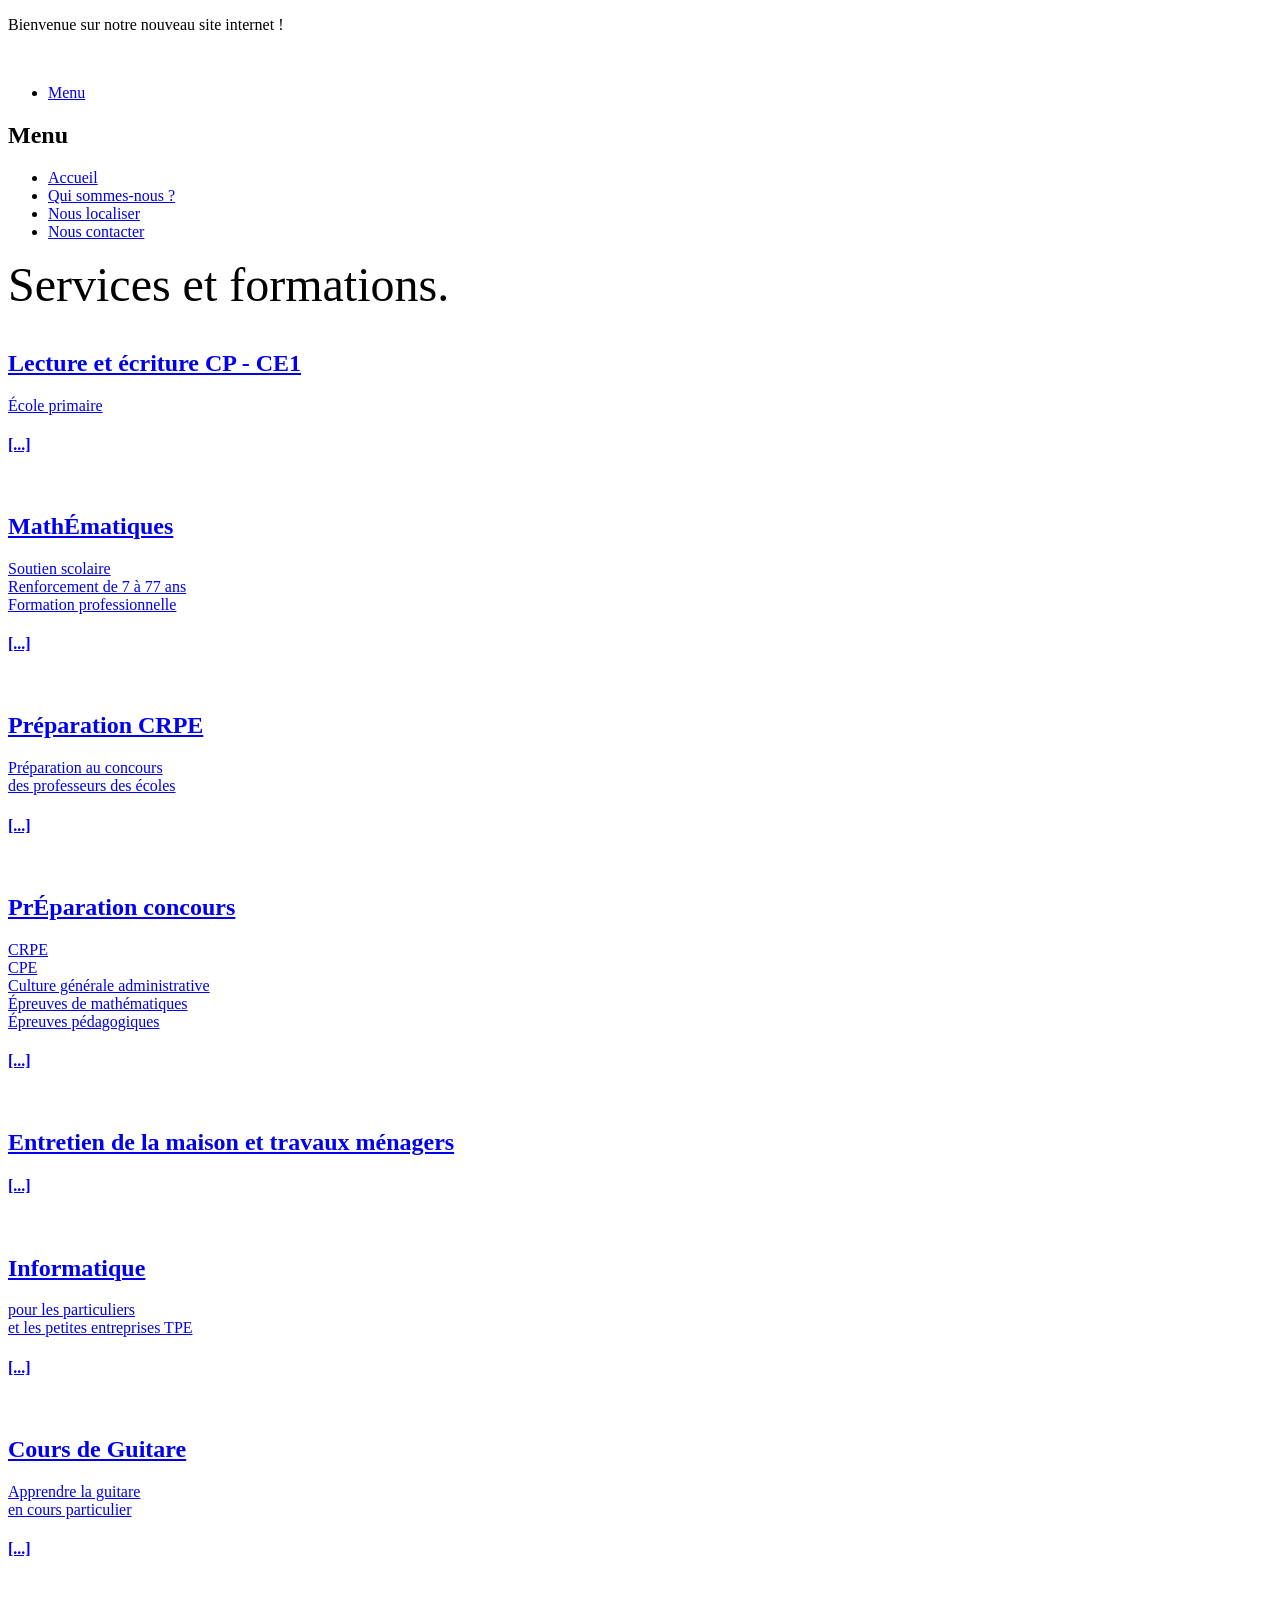
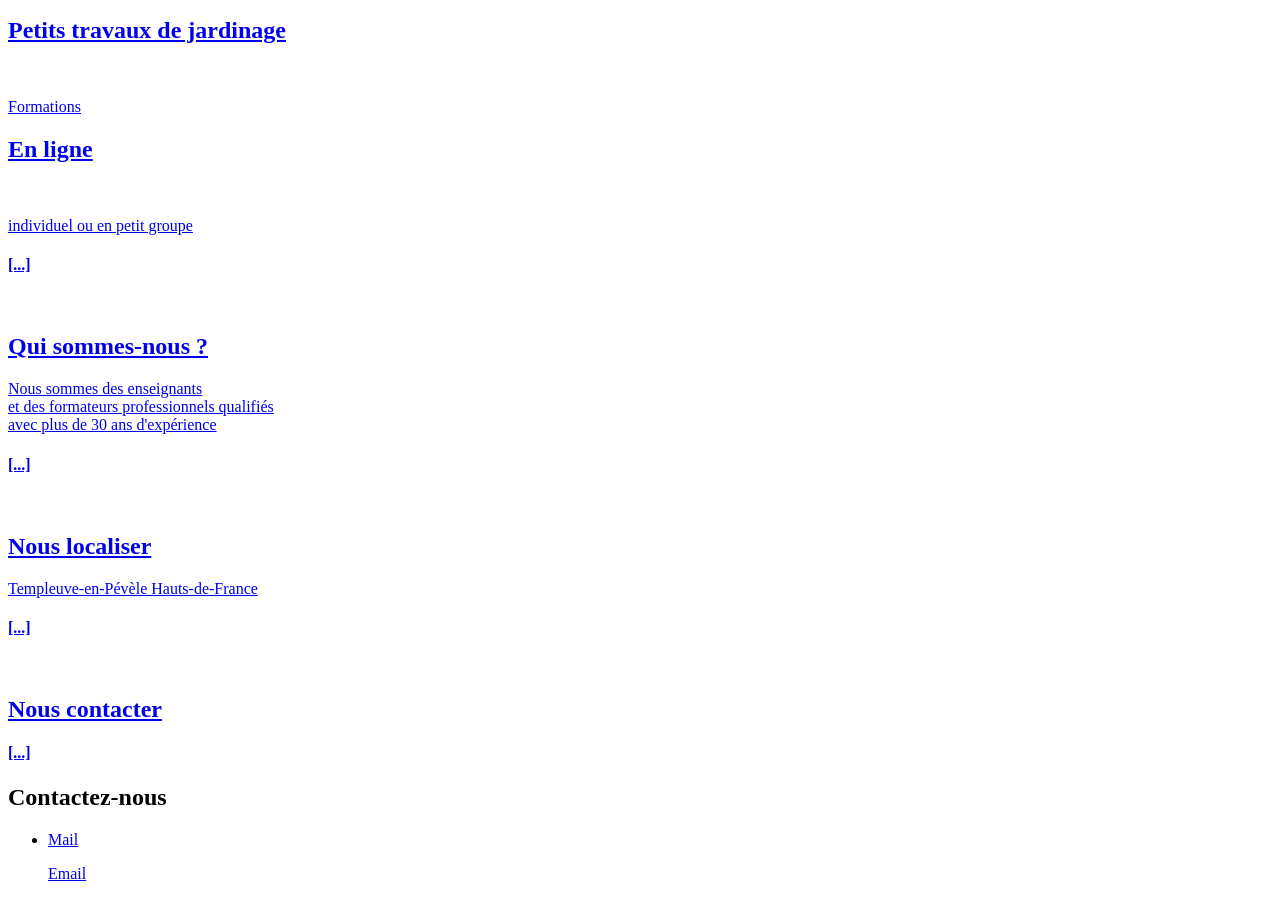
==== index.html @ 5fcffa21 "Add files via upload" ====
<!DOCTYPE HTML>
  
<html>

<head>

<title> accueil site anatis formations </title>

<meta charset="utf-8" />
<meta name="viewport" content="width=device-width, initial-scale=1, user-scalable=no" />
<link rel="stylesheet" href="assets/css/main.css" />
<noscript><link rel="stylesheet" href="assets/css/noscript.css" /></noscript>

</head>

<body class="is-preload">

<!-- Wrapper -->
<div id="wrapper">

<!-- Header -->

<header id="header">
<div class="inner">

	<p> Bienvenue sur notre nouveau site internet ! </p>							
	<!-- Logo -->
	<a href="index.html" class="logo">
	<span class="image main"><img src="images/logo.png" alt="" /></span>
    	</span>
	</a>
</div>

	<!-- Navigation -->
	<nav><ul><li><a href="#menu">Menu</a></li></ul></nav>

</header>

<!-- Menu -->
<nav id="menu">
<h2> Menu </h2>
<ul>
<li><a href="index.html">Accueil</a></li>
<li><a href="page 10.html">Qui sommes-nous ?</a></li>
<li><a href="page 11.html">Nous localiser</a></li>
<li><a href="page 12.html">Nous contacter</a></li>



</ul>
</nav>

<!-- Main -->
<div id="main">
<div class="inner">


<header>
<FONT SIZE=14>Services et formations.</FONT>
</header>

<section class="tiles">

	<!-- 01 Lecture et �criture CPCE1 -->
<article class="style1">
<span class="image">
<img src="images/pic14.jpg" alt="" />
</span>
<a href="page 1.html">
<h2>Lecture et &eacute;criture CP - CE1</h2>
<div class="content">
<p>&Eacute;cole primaire</p>
<h4>[...]</h4>
</div>
</a>
</article>

	<!-- 02 math�matiques -->
<article class="style2">
<span class="image">
<img src="images/pic02.jpg" alt="" />
</span>
<a href="page 2.html">
<h2>Math&Eacute;matiques</h2>
<div class="content">
<p>Soutien scolaire<br>Renforcement de 7 &agrave; 77 ans<br>Formation professionnelle</p>
<h4>[...]</h4>
</div>
</a>
</article>

		
	<!-- 03 Pr�paration Concours CRPE -->
<article class="style5">
<span class="image">
<img src="images/pic05.jpg" alt="" />
</span>
<a href="page 5.html">
<h2>Pr&eacute;paration CRPE</h2>
<div class="content">
<p>Pr&eacute;paration au concours <br>des professeurs des &eacute;coles</p>
<h4>[...]</h4>
</div>
</a>
</article>								
	<!-- 04 pr�paration concours -->
<article class="style3">
<span class="image">
<img src="images/pic03.jpg" alt="" />
</span>
<a href="page 3.html">
<h2>Pr&Eacute;paration concours</h2>
<div class="content">
<p>CRPE<br>CPE<br>Culture g&eacute;n&eacute;rale administrative<br>&Eacute;preuves de math&eacute;matiques<br>&Eacute;preuves p&eacute;dagogiques</p>
<h4>[...]</h4>
</div>
</a>
</article>
								
	<!-- 05 Entretien de la maison et travaux m�nagers-->
<article class="style4">
<span class="image">
<img src="images/pic04.jpg" alt="" />
</span>
<a href="page 4.html">
<h2>Entretien de la maison et travaux m&eacute;nagers</h2>
<div class="content">
<p></p>
<h4>[...]</h4>
</div>
</a>
</article>
						
								
	<!-- 06 Informatique -->
<article class="style6">
<span class="image">
<img src="images/pic06.jpg" alt="" />
</span>
<a href="page 6.html">
<h2>Informatique</h2>
<div class="content">
<p>pour les particuliers<br>et les petites entreprises TPE</p>
<h4>[...]</h4>
</div>
</a>
</article>
								
	<!-- 07 Cours de guitare-->
<article class="style2">
<span class="image">
<img src="images/pic07.jpg" alt="" />
</span>
<a href="page 7.html">
<h2>Cours de Guitare</h2>
<div class="content">
<p>Apprendre la guitare<br>en cours particulier</p>
<h4>[...]</h4>
</div>
</a>
</article>

	<!-- 08 Petits travaux de jardinage -->							
<article class="style3">
<span class="image">
<img src="images/pic08.jpg" alt="" />
</span>
<a href="page 8.html">
<h2>Petits travaux de jardinage</h2>
</a>
</article>
								
	<!-- 09 Cours en ligne -->
<article class="style1">
<span class="image">
<img src="images/pic09.jpg" alt="" />
</span>
<a href="page 9.html">
<div class="content">
<p>Formations</p>
</div>
<h2>En ligne</h2><br>
<div class="content">
<p>individuel ou en petit groupe</p>
<h4>[...]</h4>
</div>
</a>
</article>

	<!-- 10 Qui sommes-nous ? -->
<article class="style5">
<span class="image">
<img src="images/pic10.jpg" alt="" />
</span>
<a href="page 10.html">
<h2>Qui sommes-nous ?</h2>
<div class="content">
<p>Nous sommes des enseignants<br>et des formateurs professionnels qualifi&eacute;s<br>avec plus de 30 ans d'exp&eacute;rience</p>
<h4>[...]</h4>
</div>
</a>
</article>

	<!-- 11 Nous localiser -->
<article class="style6">
<span class="image">
<img src="images/pic11.jpg" alt="" />
</span>
<a href="page 11.html">
<h2>Nous localiser</h2>
<div class="content">
<p>Templeuve-en-P&eacute;v&egrave;le Hauts-de-France</p>
<h4>[...]</h4>
</div>
</a>
</article>

	<!-- 12 Nous contacter -->
<article class="style4">
<span class="image">
<img src="images/pic12.jpg" alt="" />
</span>
<a href="page 12.html">
<h2>Nous contacter</h2>
<div class="content">
<h4>[...]</h4>
</div>
</a>
</article>
							
</section>
</div>
</div>

<!-- Footer -->
<footer id="footer"><! -- fond gris -->
<div class="inner">

<h2>Contactez-nous</h2>

<section>
<ul class="icons">
<li><a href="mailto:anatisformations@gmail.com?subject=Contact anatis formations" " class="icon solid style2 fa-envelope"><p>Mail</p><span class="label">Email</span></a></li>
</ul>
</section>

	</footer>
	</div>

<!-- Scripts -->
	<script src="assets/js/jquery.min.js"></script>
	<script src="assets/js/browser.min.js"></script>
	<script src="assets/js/breakpoints.min.js"></script>
	<script src="assets/js/util.js"></script>
	<script src="assets/js/main.js"></script>

</body>
</html>
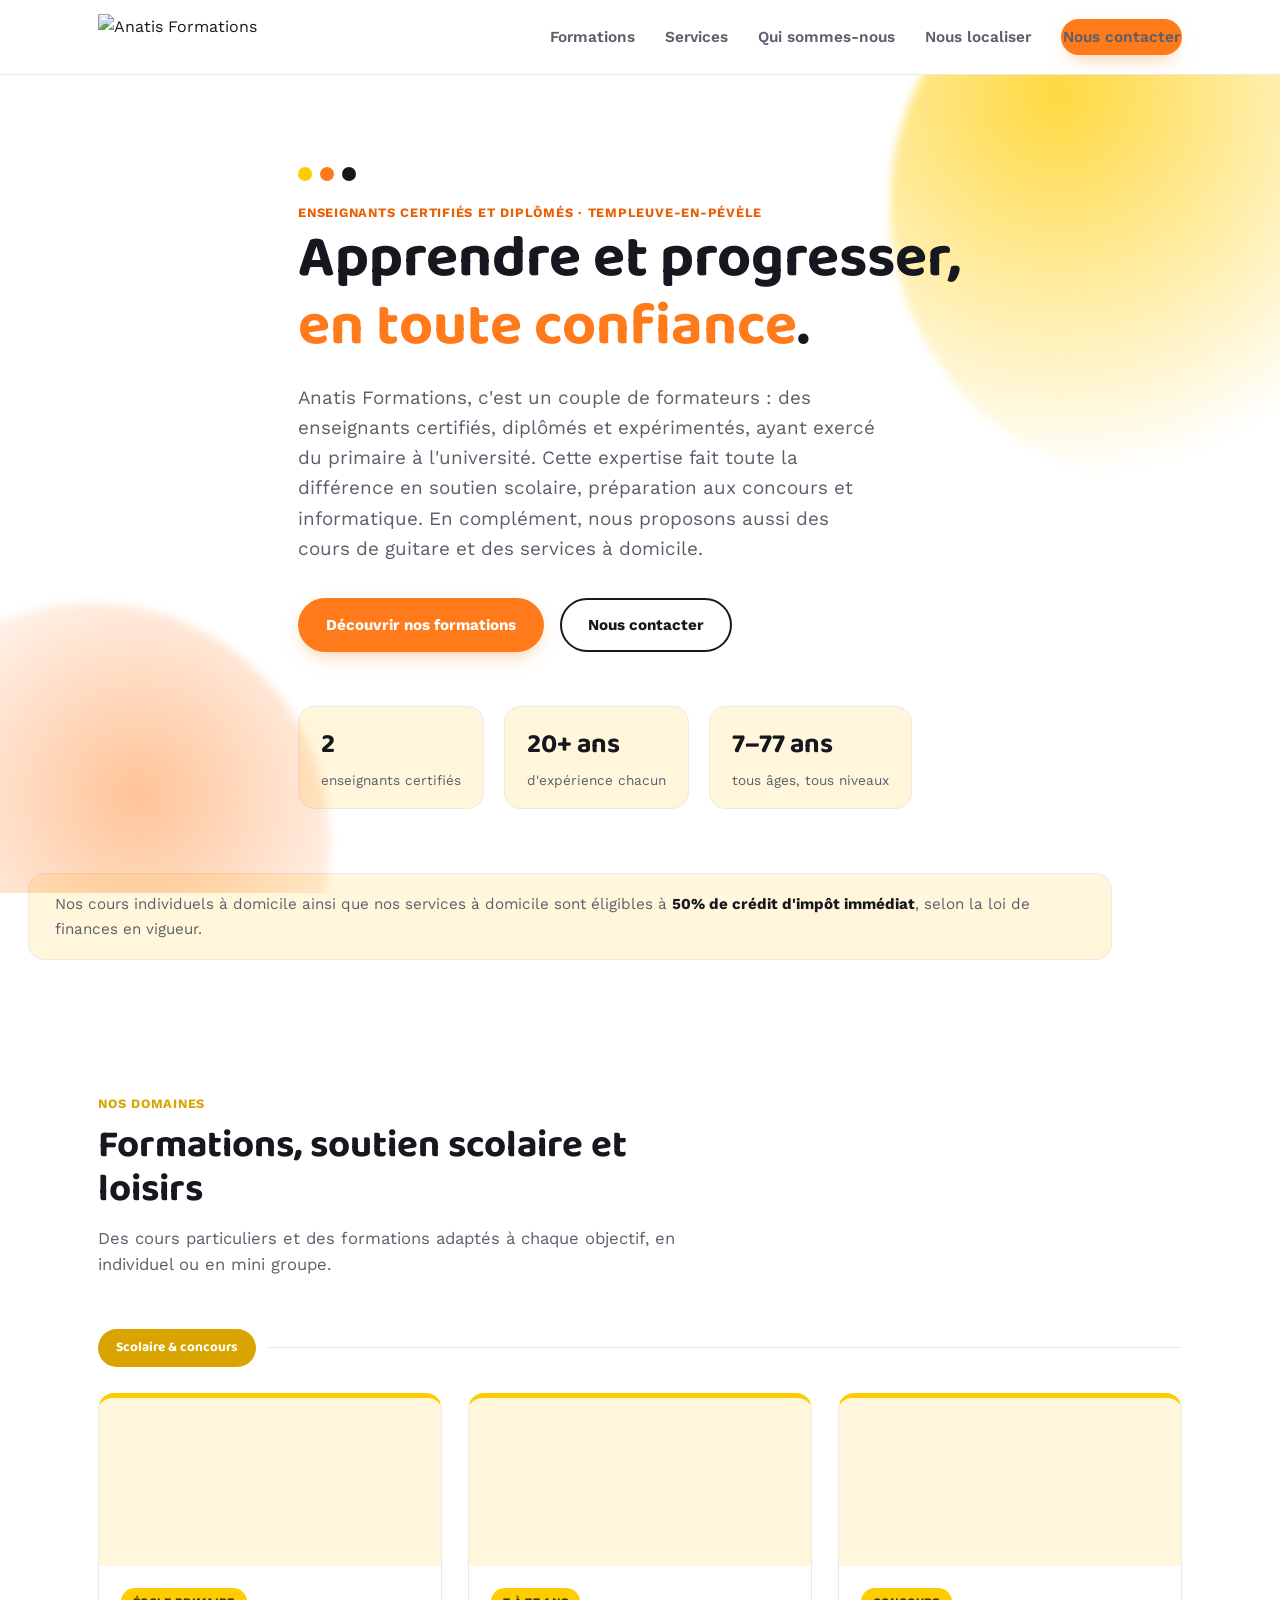
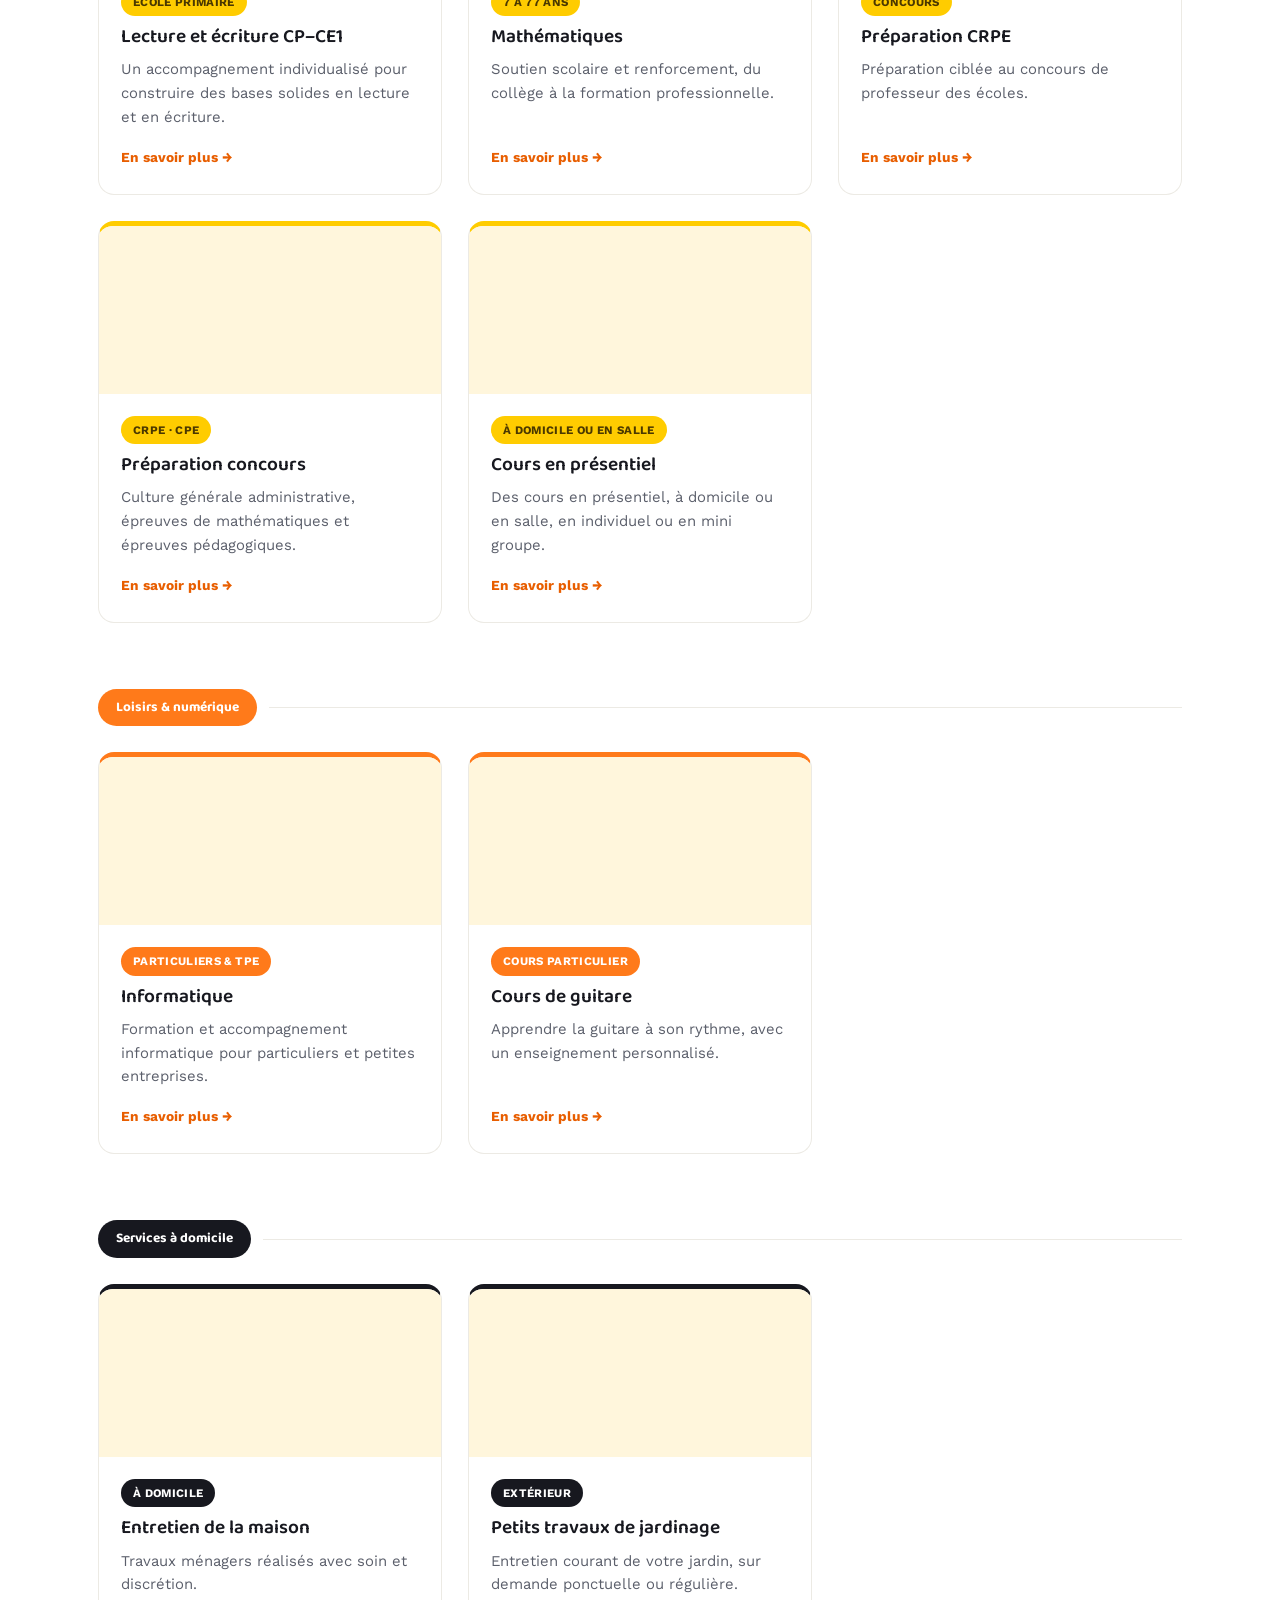
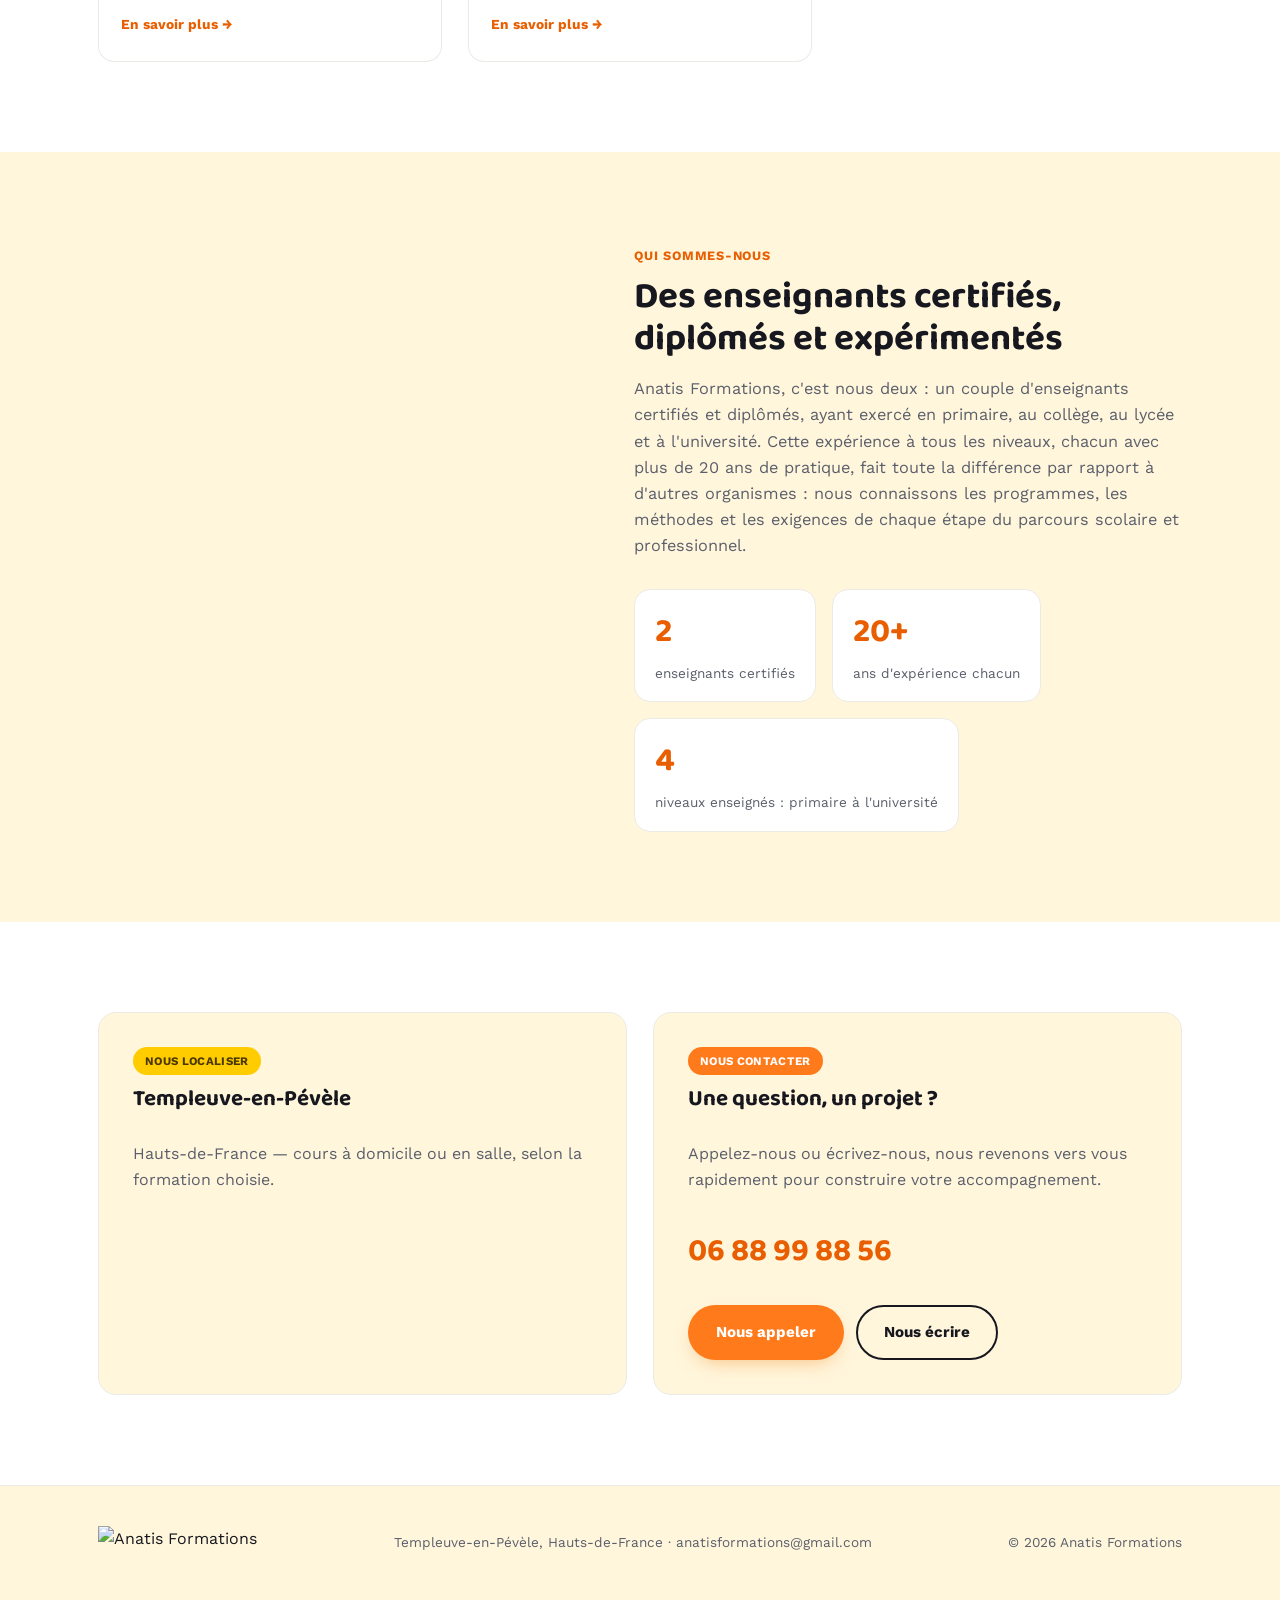
==== commit 97e97225: "Update index.html" ====
--- a/index.html
+++ b/index.html
@@ -1,258 +1,415 @@
-<!DOCTYPE HTML>
-  
-<html>
-
+<!DOCTYPE html>
+<html lang="fr">
 <head>
-
-<title> accueil site anatis formations </title>
-
 <meta charset="utf-8" />
-<meta name="viewport" content="width=device-width, initial-scale=1, user-scalable=no" />
-<link rel="stylesheet" href="assets/css/main.css" />
-<noscript><link rel="stylesheet" href="assets/css/noscript.css" /></noscript>
-
+<title>Anatis Formations — Cours particuliers, formations et services à Templeuve-en-Pévèle</title>
+<meta name="description" content="Anatis Formations : soutien scolaire, préparation aux concours, informatique, guitare et services à domicile. Un couple d'enseignants certifiés et diplômés, chacun plus de 20 ans d'expérience." />
+<meta name="viewport" content="width=device-width, initial-scale=1" />
+<link rel="preconnect" href="https://fonts.googleapis.com">
+<link rel="preconnect" href="https://fonts.gstatic.com" crossorigin>
+<link href="https://fonts.googleapis.com/css2?family=Baloo+2:wght@500;600;700;800&family=Work+Sans:wght@400;500;600;700&display=swap" rel="stylesheet">
+<style>
+  :root{
+    --bg: #FFFFFF;
+    --bg-soft: #FFF6DC;
+    --ink: #17181F;
+    --ink-soft: #5B5F6B;
+    --orange: #FF7A1A;
+    --orange-dark: #E85E00;
+    --yellow: #FFCC00;
+    --yellow-dark: #D9A400;
+    --line: #ECEAE4;
+    --card: #FFFFFF;
+    --radius: 16px;
+  }
+  *{ box-sizing: border-box; }
+  html{ scroll-behavior: smooth; }
+  body{
+    margin:0;
+    background: var(--bg);
+    color: var(--ink);
+    font-family: 'Work Sans', sans-serif;
+    font-size: 16px;
+    line-height: 1.6;
+    -webkit-font-smoothing: antialiased;
+  }
+  h1,h2,h3{
+    font-family: 'Baloo 2', sans-serif;
+    font-weight: 700;
+    line-height: 1.15;
+    margin: 0;
+    color: var(--ink);
+  }
+  a{ color: inherit; text-decoration: none; }
+  img{ max-width:100%; display:block; }
+  .eyebrow{
+    font-family: 'Work Sans', sans-serif;
+    font-size: 0.8rem;
+    letter-spacing: 0.06em;
+    text-transform: uppercase;
+    font-weight: 700;
+  }
+  .wrap{ max-width: 1140px; margin: 0 auto; padding: 0 28px; }
+
+  /* Header */
+  header.site{
+    position: sticky; top:0; z-index: 50;
+    background: rgba(255,255,255,0.94);
+    backdrop-filter: blur(8px);
+    border-bottom: 1px solid var(--line);
+  }
+  .nav-inner{
+    display:flex; align-items:center; justify-content:space-between;
+    padding: 14px 28px; max-width: 1140px; margin:0 auto;
+  }
+  .brand{ display:flex; align-items:center; }
+  .brand img{ height: 46px; width:auto; }
+  nav.links{ display:flex; gap: 30px; align-items:center; }
+  nav.links a{
+    font-size: 0.96rem; font-weight: 600; color: var(--ink-soft);
+    padding: 4px 0;
+  }
+  nav.links a:hover{ color: var(--ink); }
+  .btn{
+    display:inline-block; font-weight:700; font-size:0.95rem;
+    padding: 13px 26px; border-radius: 999px;
+    border: 2px solid transparent; transition: all .18s ease;
+  }
+  .btn-primary{ background: var(--orange); color: #fff; box-shadow: 0 8px 20px -8px rgba(242,134,29,0.55); }
+  .btn-primary:hover{ background: var(--orange-dark); transform: translateY(-2px); box-shadow: 0 12px 24px -8px rgba(214,107,12,0.55); }
+  .btn-ghost{ background: transparent; color: var(--ink); border-color: var(--ink); }
+  .btn-ghost:hover{ background: var(--ink); color: #fff; }
+  .menu-toggle{ display:none; background:none; border:none; cursor:pointer; padding:6px; }
+  .menu-toggle span{ display:block; width:22px; height:2px; background:var(--ink); margin:5px 0; }
+
+  /* Hero */
+  .hero{ position:relative; padding: 92px 0 84px; overflow:hidden; }
+  .hero::before{
+    content:""; position:absolute; top:-150px; right:-170px; width:560px; height:560px;
+    background: radial-gradient(circle at 30% 30%, var(--yellow) 0%, rgba(255,204,0,0) 70%);
+    opacity:0.75; border-radius:50%; filter: blur(4px); pointer-events:none;
+  }
+  .hero::after{
+    content:""; position:absolute; bottom:-190px; left:-150px; width:480px; height:480px;
+    background: radial-gradient(circle at 60% 40%, var(--orange) 0%, rgba(255,122,26,0) 70%);
+    opacity:0.45; border-radius:50%; filter: blur(4px); pointer-events:none;
+  }
+  .hero-inner{ position:relative; max-width: 740px; }
+  .hero h1{ font-size: clamp(2.5rem, 5vw, 3.7rem); }
+  .hero h1 em{ font-style:normal; color: var(--orange); }
+  .hero p.lead{
+    margin-top: 22px; font-size: 1.18rem; color: var(--ink-soft); max-width: 580px;
+  }
+  .hero-actions{ margin-top: 34px; display:flex; gap: 16px; flex-wrap:wrap; }
+  .hero-meta{ margin-top: 54px; display:flex; gap: 20px; flex-wrap:wrap; }
+  .hero-meta div{
+    background: var(--bg-soft); border: 1px solid var(--line); border-radius: var(--radius);
+    padding: 16px 22px; min-width:150px;
+  }
+  .hero-meta div strong{ font-family:'Baloo 2',sans-serif; font-size:1.7rem; display:block; color: var(--ink); }
+  .hero-meta div span{ font-size: 0.85rem; color: var(--ink-soft); }
+
+  /* Section headers */
+  .section{ padding: 90px 0; }
+  .section-soft{ background: var(--bg-soft); }
+  .section-head{ max-width: 640px; margin-bottom: 50px; }
+  .section-head h2{ font-size: clamp(1.9rem, 3vw, 2.5rem); margin-top: 8px; }
+  .section-head p{ color: var(--ink-soft); margin-top: 14px; font-size: 1.04rem; }
+
+  /* Category groups */
+  .group{ margin-bottom: 66px; }
+  .group:last-child{ margin-bottom: 0; }
+  .group-label{ display:flex; align-items:center; gap: 12px; margin-bottom: 26px; }
+  .group-label .pill{
+    font-family:'Baloo 2', sans-serif; font-size:0.85rem;
+    font-weight:700; padding: 8px 18px; border-radius:999px; color:#fff;
+  }
+  .pill-yellow{ background: var(--yellow-dark); }
+  .pill-orange{ background: var(--orange); }
+  .pill-ink{ background: var(--ink); }
+  .group-label .rule{ height:1px; background: var(--line); flex:1; }
+
+  .cards{ display:grid; grid-template-columns: repeat(3, 1fr); gap: 26px; }
+  .card{
+    background: var(--card); border: 1px solid var(--line); border-top: 5px solid var(--yellow); border-radius: var(--radius);
+    overflow:hidden; display:flex; flex-direction:column;
+    transition: transform .2s ease, box-shadow .2s ease;
+  }
+  .card.c-orange{ border-top-color: var(--orange); }
+  .card.c-ink{ border-top-color: var(--ink); }
+  .card:hover{ transform: translateY(-5px); box-shadow: 0 20px 34px -18px rgba(23,24,31,0.28); }
+  .card .thumb{ height: 168px; overflow:hidden; position:relative; background: var(--bg-soft); }
+  .card .thumb img{ width:100%; height:100%; object-fit:cover; transition: transform .3s ease; }
+  .card:hover .thumb img{ transform: scale(1.06); }
+  .card .body{ padding: 22px 22px 26px; flex:1; display:flex; flex-direction:column; }
+  .tag{ display:inline-block; font-size:0.72rem; letter-spacing:0.03em; text-transform:uppercase; font-weight:700; padding:5px 12px; border-radius:999px; width:fit-content; }
+  .tag-yellow{ background: var(--yellow); color: #4A3800; }
+  .tag-orange{ background: var(--orange); color: #fff; }
+  .tag-ink{ background: var(--ink); color: #fff; }
+  .card h3{ font-size: 1.2rem; margin-top: 10px; font-weight:600; }
+  .card p{ color: var(--ink-soft); font-size: 0.93rem; margin: 10px 0 0; flex:1; }
+  .card .go{ margin-top: 16px; font-size: 0.86rem; font-weight: 700; color: var(--orange-dark); }
+  .card .go::after{ content: " →"; transition: margin .15s ease; }
+  .card:hover .go::after{ margin-left:4px; }
+
+  /* About */
+  .about-grid{ display:grid; grid-template-columns: 1fr 1.15fr; gap: 60px; align-items:center; }
+  .about-grid .photo img{ border-radius: 18px; box-shadow: 0 24px 50px -24px rgba(23,24,31,0.35); }
+  .about-grid .stats{ display:flex; gap:16px; margin-top: 30px; flex-wrap:wrap; }
+  .about-grid .stats div{ background: #fff; border:1px solid var(--line); border-radius: var(--radius); padding:16px 20px; }
+  .about-grid .stats strong{ font-family:'Baloo 2',sans-serif; font-size:2.1rem; display:block; color: var(--orange-dark); }
+  .about-grid .stats span{ font-size:0.85rem; color:var(--ink-soft); }
+
+  /* Location + contact */
+  .split{ display:grid; grid-template-columns: 1fr 1fr; gap: 26px; }
+  .panel{
+    background: var(--card); border:1px solid var(--line); border-radius: 18px;
+    padding: 34px; display:flex; flex-direction:column; gap: 12px;
+  }
+  .panel img{ border-radius: 12px; height:180px; object-fit:cover; margin-bottom: 8px; }
+  .panel h3{ font-size:1.4rem; }
+  .panel p{ color: var(--ink-soft); }
+  .panel .btn{ align-self:flex-start; margin-top:10px; }
+
+  footer{ border-top: 1px solid var(--line); padding: 40px 0; background: var(--bg-soft); }
+  .foot-inner{ display:flex; justify-content:space-between; align-items:center; flex-wrap:wrap; gap:16px; }
+  .foot-inner img{ height: 34px; width:auto; }
+  footer p{ color: var(--ink-soft); font-size: 0.85rem; margin:0; }
+
+  @media (max-width: 860px){
+    nav.links{ position:fixed; top:72px; left:0; right:0; background:var(--bg);
+      flex-direction:column; align-items:flex-start; padding:22px 28px; gap:18px;
+      border-bottom:1px solid var(--line); display:none; }
+    nav.links.open{ display:flex; }
+    .menu-toggle{ display:block; }
+    .cards{ grid-template-columns: 1fr 1fr; }
+    .about-grid, .split{ grid-template-columns: 1fr; }
+  }
+  @media (max-width: 560px){
+    .cards{ grid-template-columns: 1fr; }
+  }
+  @media (prefers-reduced-motion: reduce){
+    html{ scroll-behavior:auto; }
+    .card, .btn, .card .thumb img{ transition:none; }
+  }
+</style>
 </head>
-
-<body class="is-preload">
-
-<!-- Wrapper -->
-<div id="wrapper">
-
-<!-- Header -->
-
-<header id="header">
-<div class="inner">
-
-	<p> Bienvenue sur notre nouveau site internet ! </p>							
-	<!-- Logo -->
-	<a href="index.html" class="logo">
-	<span class="image main"><img src="images/logo.png" alt="" /></span>
-    	</span>
-	</a>
+<body>
+
+<header class="site">
+  <div class="nav-inner">
+    <a class="brand" href="index.html">
+      <img src="https://raw.githubusercontent.com/Anatis-Formations/Anatis-formations/main/images/logo.png" alt="Anatis Formations" />
+    </a>
+    <button class="menu-toggle" aria-label="Ouvrir le menu" onclick="document.querySelector('nav.links').classList.toggle('open')">
+      <span></span><span></span><span></span>
+    </button>
+    <nav class="links">
+      <a href="#formations">Formations</a>
+      <a href="#services">Services</a>
+      <a href="#apropos">Qui sommes-nous</a>
+      <a href="#localisation">Nous localiser</a>
+      <a href="#contact" class="btn btn-primary">Nous contacter</a>
+    </nav>
+  </div>
+</header>
+
+<section class="hero">
+  <div class="wrap hero-inner">
+    <div style="display:flex; gap:8px; margin-bottom:18px;" aria-hidden="true">
+      <span style="width:14px; height:14px; border-radius:50%; background:var(--yellow); display:inline-block;"></span>
+      <span style="width:14px; height:14px; border-radius:50%; background:var(--orange); display:inline-block;"></span>
+      <span style="width:14px; height:14px; border-radius:50%; background:var(--ink); display:inline-block;"></span>
+    </div>
+    <span class="eyebrow" style="color:var(--orange-dark);">Enseignants certifiés et diplômés · Templeuve-en-Pévèle</span>
+    <h1>Apprendre et progresser, <em>en toute confiance</em>.</h1>
+    <p class="lead">Anatis Formations, c'est un couple de formateurs : des enseignants certifiés, diplômés et expérimentés, ayant exercé du primaire à l'université. Cette expertise fait toute la différence en soutien scolaire, préparation aux concours et informatique. En complément, nous proposons aussi des cours de guitare et des services à domicile.</p>
+    <div class="hero-actions">
+      <a href="#formations" class="btn btn-primary">Découvrir nos formations</a>
+      <a href="#contact" class="btn btn-ghost">Nous contacter</a>
+    </div>
+    <div class="hero-meta">
+      <div><strong>2</strong><span>enseignants certifiés</span></div>
+      <div><strong>20+ ans</strong><span>d'expérience chacun</span></div>
+      <div><strong>7–77 ans</strong><span>tous âges, tous niveaux</span></div>
+    </div>
+  </div>
+</section>
+
+<div class="wrap" style="margin: -20px 0 40px;">
+  <div style="display:flex; align-items:center; gap:20px; flex-wrap:wrap; background: var(--bg-soft); border:1px solid var(--line); border-radius: var(--radius); padding: 18px 26px;">
+    <img src="https://raw.githubusercontent.com/Anatis-Formations/Anatis-formations/main/images/credit-impot.png" alt="50% de crédit d'impôt immédiat, selon loi de finances en vigueur" onerror="this.remove()" style="height:64px; width:auto; flex-shrink:0;" />
+    <p style="color:var(--ink-soft); font-size:0.95rem; margin:0;">Nos cours individuels à domicile ainsi que nos services à domicile sont éligibles à <strong style="color:var(--ink);">50% de crédit d'impôt immédiat</strong>, selon la loi de finances en vigueur.</p>
+  </div>
 </div>
 
-	<!-- Navigation -->
-	<nav><ul><li><a href="#menu">Menu</a></li></ul></nav>
-
-</header>
-
-<!-- Menu -->
-<nav id="menu">
-<h2> Menu </h2>
-<ul>
-<li><a href="index.html">Accueil</a></li>
-<li><a href="page 10.html">Qui sommes-nous ?</a></li>
-<li><a href="page 11.html">Nous localiser</a></li>
-<li><a href="page 12.html">Nous contacter</a></li>
-
-
-
-</ul>
-</nav>
-
-<!-- Main -->
-<div id="main">
-<div class="inner">
-
-
-<header>
-<FONT SIZE=14>Services et formations.</FONT>
-</header>
-
-<section class="tiles">
-
-	<!-- 01 Lecture et �criture CPCE1 -->
-<article class="style1">
-<span class="image">
-<img src="images/pic14.jpg" alt="" />
-</span>
-<a href="page 1.html">
-<h2>Lecture et &eacute;criture CP - CE1</h2>
-<div class="content">
-<p>&Eacute;cole primaire</p>
-<h4>[...]</h4>
-</div>
-</a>
-</article>
-
-	<!-- 02 math�matiques -->
-<article class="style2">
-<span class="image">
-<img src="images/pic02.jpg" alt="" />
-</span>
-<a href="page 2.html">
-<h2>Math&Eacute;matiques</h2>
-<div class="content">
-<p>Soutien scolaire<br>Renforcement de 7 &agrave; 77 ans<br>Formation professionnelle</p>
-<h4>[...]</h4>
-</div>
-</a>
-</article>
-
-		
-	<!-- 03 Pr�paration Concours CRPE -->
-<article class="style5">
-<span class="image">
-<img src="images/pic05.jpg" alt="" />
-</span>
-<a href="page 5.html">
-<h2>Pr&eacute;paration CRPE</h2>
-<div class="content">
-<p>Pr&eacute;paration au concours <br>des professeurs des &eacute;coles</p>
-<h4>[...]</h4>
-</div>
-</a>
-</article>								
-	<!-- 04 pr�paration concours -->
-<article class="style3">
-<span class="image">
-<img src="images/pic03.jpg" alt="" />
-</span>
-<a href="page 3.html">
-<h2>Pr&Eacute;paration concours</h2>
-<div class="content">
-<p>CRPE<br>CPE<br>Culture g&eacute;n&eacute;rale administrative<br>&Eacute;preuves de math&eacute;matiques<br>&Eacute;preuves p&eacute;dagogiques</p>
-<h4>[...]</h4>
-</div>
-</a>
-</article>
-								
-	<!-- 05 Entretien de la maison et travaux m�nagers-->
-<article class="style4">
-<span class="image">
-<img src="images/pic04.jpg" alt="" />
-</span>
-<a href="page 4.html">
-<h2>Entretien de la maison et travaux m&eacute;nagers</h2>
-<div class="content">
-<p></p>
-<h4>[...]</h4>
-</div>
-</a>
-</article>
-						
-								
-	<!-- 06 Informatique -->
-<article class="style6">
-<span class="image">
-<img src="images/pic06.jpg" alt="" />
-</span>
-<a href="page 6.html">
-<h2>Informatique</h2>
-<div class="content">
-<p>pour les particuliers<br>et les petites entreprises TPE</p>
-<h4>[...]</h4>
-</div>
-</a>
-</article>
-								
-	<!-- 07 Cours de guitare-->
-<article class="style2">
-<span class="image">
-<img src="images/pic07.jpg" alt="" />
-</span>
-<a href="page 7.html">
-<h2>Cours de Guitare</h2>
-<div class="content">
-<p>Apprendre la guitare<br>en cours particulier</p>
-<h4>[...]</h4>
-</div>
-</a>
-</article>
-
-	<!-- 08 Petits travaux de jardinage -->							
-<article class="style3">
-<span class="image">
-<img src="images/pic08.jpg" alt="" />
-</span>
-<a href="page 8.html">
-<h2>Petits travaux de jardinage</h2>
-</a>
-</article>
-								
-	<!-- 09 Cours en ligne -->
-<article class="style1">
-<span class="image">
-<img src="images/pic09.jpg" alt="" />
-</span>
-<a href="page 9.html">
-<div class="content">
-<p>Formations</p>
-</div>
-<h2>En ligne</h2><br>
-<div class="content">
-<p>individuel ou en petit groupe</p>
-<h4>[...]</h4>
-</div>
-</a>
-</article>
-
-	<!-- 10 Qui sommes-nous ? -->
-<article class="style5">
-<span class="image">
-<img src="images/pic10.jpg" alt="" />
-</span>
-<a href="page 10.html">
-<h2>Qui sommes-nous ?</h2>
-<div class="content">
-<p>Nous sommes des enseignants<br>et des formateurs professionnels qualifi&eacute;s<br>avec plus de 30 ans d'exp&eacute;rience</p>
-<h4>[...]</h4>
-</div>
-</a>
-</article>
-
-	<!-- 11 Nous localiser -->
-<article class="style6">
-<span class="image">
-<img src="images/pic11.jpg" alt="" />
-</span>
-<a href="page 11.html">
-<h2>Nous localiser</h2>
-<div class="content">
-<p>Templeuve-en-P&eacute;v&egrave;le Hauts-de-France</p>
-<h4>[...]</h4>
-</div>
-</a>
-</article>
-
-	<!-- 12 Nous contacter -->
-<article class="style4">
-<span class="image">
-<img src="images/pic12.jpg" alt="" />
-</span>
-<a href="page 12.html">
-<h2>Nous contacter</h2>
-<div class="content">
-<h4>[...]</h4>
-</div>
-</a>
-</article>
-							
+<section class="section" id="formations">
+  <div class="wrap">
+    <div class="section-head">
+      <span class="eyebrow" style="color:var(--yellow-dark);">Nos domaines</span>
+      <h2>Formations, soutien scolaire et loisirs</h2>
+      <p>Des cours particuliers et des formations adaptés à chaque objectif, en individuel ou en mini groupe.</p>
+    </div>
+
+    <div class="group">
+      <div class="group-label">
+        <span class="pill pill-yellow">Scolaire &amp; concours</span>
+        <div class="rule"></div>
+      </div>
+      <div class="cards">
+        <article class="card">
+          <div class="thumb"><img src="https://raw.githubusercontent.com/Anatis-Formations/Anatis-formations/main/images/pic14.jpg" alt="Lecture et écriture CP-CE1" onerror="this.parentElement.style.background='var(--bg-soft)';this.remove()" /></div>
+          <div class="body">
+            <span class="tag tag-yellow">École primaire</span>
+            <h3>Lecture et écriture CP–CE1</h3>
+            <p>Un accompagnement individualisé pour construire des bases solides en lecture et en écriture.</p>
+            <a class="go" href="page%201.html">En savoir plus</a>
+          </div>
+        </article>
+        <article class="card">
+          <div class="thumb"><img src="https://raw.githubusercontent.com/Anatis-Formations/Anatis-formations/main/images/pic02.jpg" alt="Mathématiques" onerror="this.parentElement.style.background='var(--bg-soft)';this.remove()" /></div>
+          <div class="body">
+            <span class="tag tag-yellow">7 à 77 ans</span>
+            <h3>Mathématiques</h3>
+            <p>Soutien scolaire et renforcement, du collège à la formation professionnelle.</p>
+            <a class="go" href="page%202.html">En savoir plus</a>
+          </div>
+        </article>
+        <article class="card">
+          <div class="thumb"><img src="https://raw.githubusercontent.com/Anatis-Formations/Anatis-formations/main/images/pic05.jpg" alt="Préparation CRPE" onerror="this.parentElement.style.background='var(--bg-soft)';this.remove()" /></div>
+          <div class="body">
+            <span class="tag tag-yellow">Concours</span>
+            <h3>Préparation CRPE</h3>
+            <p>Préparation ciblée au concours de professeur des écoles.</p>
+            <a class="go" href="page%205.html">En savoir plus</a>
+          </div>
+        </article>
+        <article class="card">
+          <div class="thumb"><img src="https://raw.githubusercontent.com/Anatis-Formations/Anatis-formations/main/images/pic03.jpg" alt="Préparation concours" onerror="this.parentElement.style.background='var(--bg-soft)';this.remove()" /></div>
+          <div class="body">
+            <span class="tag tag-yellow">CRPE · CPE</span>
+            <h3>Préparation concours</h3>
+            <p>Culture générale administrative, épreuves de mathématiques et épreuves pédagogiques.</p>
+            <a class="go" href="page%203.html">En savoir plus</a>
+          </div>
+        </article>
+        <article class="card">
+          <div class="thumb"><img src="https://raw.githubusercontent.com/Anatis-Formations/Anatis-formations/main/images/pic09.jpg" alt="Cours en présentiel" onerror="this.parentElement.style.background='var(--bg-soft)';this.remove()" /></div>
+          <div class="body">
+            <span class="tag tag-yellow">À domicile ou en salle</span>
+            <h3>Cours en présentiel</h3>
+            <p>Des cours en présentiel, à domicile ou en salle, en individuel ou en mini groupe.</p>
+            <a class="go" href="page%209.html">En savoir plus</a>
+          </div>
+        </article>
+      </div>
+    </div>
+
+    <div class="group">
+      <div class="group-label">
+        <span class="pill pill-orange">Loisirs &amp; numérique</span>
+        <div class="rule"></div>
+      </div>
+      <div class="cards">
+        <article class="card c-orange">
+          <div class="thumb"><img src="https://raw.githubusercontent.com/Anatis-Formations/Anatis-formations/main/images/pic06.jpg" alt="Informatique" onerror="this.parentElement.style.background='var(--bg-soft)';this.remove()" /></div>
+          <div class="body">
+            <span class="tag tag-orange">Particuliers &amp; TPE</span>
+            <h3>Informatique</h3>
+            <p>Formation et accompagnement informatique pour particuliers et petites entreprises.</p>
+            <a class="go" href="page%206.html">En savoir plus</a>
+          </div>
+        </article>
+        <article class="card c-orange">
+          <div class="thumb"><img src="https://raw.githubusercontent.com/Anatis-Formations/Anatis-formations/main/images/pic07.jpg" alt="Cours de guitare" onerror="this.parentElement.style.background='var(--bg-soft)';this.remove()" /></div>
+          <div class="body">
+            <span class="tag tag-orange">Cours particulier</span>
+            <h3>Cours de guitare</h3>
+            <p>Apprendre la guitare à son rythme, avec un enseignement personnalisé.</p>
+            <a class="go" href="page%207.html">En savoir plus</a>
+          </div>
+        </article>
+      </div>
+    </div>
+
+    <div class="group" id="services">
+      <div class="group-label">
+        <span class="pill pill-ink">Services à domicile</span>
+        <div class="rule"></div>
+      </div>
+      <div class="cards">
+        <article class="card c-ink">
+          <div class="thumb"><img src="https://raw.githubusercontent.com/Anatis-Formations/Anatis-formations/main/images/pic04.jpg" alt="Entretien de la maison" onerror="this.parentElement.style.background='var(--bg-soft)';this.remove()" /></div>
+          <div class="body">
+            <span class="tag tag-ink">À domicile</span>
+            <h3>Entretien de la maison</h3>
+            <p>Travaux ménagers réalisés avec soin et discrétion.</p>
+            <a class="go" href="page%204.html">En savoir plus</a>
+          </div>
+        </article>
+        <article class="card c-ink">
+          <div class="thumb"><img src="https://raw.githubusercontent.com/Anatis-Formations/Anatis-formations/main/images/pic08.jpg" alt="Jardinage" onerror="this.parentElement.style.background='var(--bg-soft)';this.remove()" /></div>
+          <div class="body">
+            <span class="tag tag-ink">Extérieur</span>
+            <h3>Petits travaux de jardinage</h3>
+            <p>Entretien courant de votre jardin, sur demande ponctuelle ou régulière.</p>
+            <a class="go" href="page%208.html">En savoir plus</a>
+          </div>
+        </article>
+      </div>
+    </div>
+  </div>
 </section>
-</div>
-</div>
-
-<!-- Footer -->
-<footer id="footer"><! -- fond gris -->
-<div class="inner">
-
-<h2>Contactez-nous</h2>
-
-<section>
-<ul class="icons">
-<li><a href="mailto:anatisformations@gmail.com?subject=Contact anatis formations" " class="icon solid style2 fa-envelope"><p>Mail</p><span class="label">Email</span></a></li>
-</ul>
+
+<section class="section section-soft" id="apropos">
+  <div class="wrap about-grid">
+    <div class="photo">
+      <img src="https://raw.githubusercontent.com/Anatis-Formations/Anatis-formations/main/images/pic10.jpg" alt="Qui sommes-nous" onerror="this.parentElement.style.background='var(--bg)';this.remove()" />
+    </div>
+    <div>
+      <span class="eyebrow" style="color:var(--orange-dark);">Qui sommes-nous</span>
+      <h2 style="margin-top:8px; font-size:clamp(1.8rem,3vw,2.3rem);">Des enseignants certifiés, diplômés et expérimentés</h2>
+      <p style="color:var(--ink-soft); margin-top:16px; font-size:1.02rem;">Anatis Formations, c'est nous deux : un couple d'enseignants certifiés et diplômés, ayant exercé en primaire, au collège, au lycée et à l'université. Cette expérience à tous les niveaux, chacun avec plus de 20 ans de pratique, fait toute la différence par rapport à d'autres organismes : nous connaissons les programmes, les méthodes et les exigences de chaque étape du parcours scolaire et professionnel.</p>
+      <div class="stats">
+        <div><strong>2</strong><span>enseignants certifiés</span></div>
+        <div><strong>20+</strong><span>ans d'expérience chacun</span></div>
+        <div><strong>4</strong><span>niveaux enseignés : primaire à l'université</span></div>
+      </div>
+    </div>
+  </div>
 </section>
 
-	</footer>
-	</div>
-
-<!-- Scripts -->
-	<script src="assets/js/jquery.min.js"></script>
-	<script src="assets/js/browser.min.js"></script>
-	<script src="assets/js/breakpoints.min.js"></script>
-	<script src="assets/js/util.js"></script>
-	<script src="assets/js/main.js"></script>
+<section class="section" id="localisation">
+  <div class="wrap split">
+    <div class="panel">
+      <img src="https://raw.githubusercontent.com/Anatis-Formations/Anatis-formations/main/images/pic11.jpg" alt="Nous localiser" onerror="this.parentElement.style.background='var(--bg-soft)';this.remove()" />
+      <span class="tag tag-yellow">Nous localiser</span>
+      <h3>Templeuve-en-Pévèle</h3>
+      <p>Hauts-de-France — cours à domicile ou en salle, selon la formation choisie.</p>
+    </div>
+    <div class="panel" id="contact">
+      <img src="https://raw.githubusercontent.com/Anatis-Formations/Anatis-formations/main/images/pic12.jpg" alt="Nous contacter" onerror="this.parentElement.style.background='var(--bg-soft)';this.remove()" />
+      <span class="tag tag-orange">Nous contacter</span>
+      <h3>Une question, un projet ?</h3>
+      <p>Appelez-nous ou écrivez-nous, nous revenons vers vous rapidement pour construire votre accompagnement.</p>
+      <p style="font-family:'Baloo 2',sans-serif; font-weight:700; font-size:2rem; color:var(--ink); margin:6px 0;">
+        <a href="tel:+33688998856" style="color:var(--orange-dark);">06 88 99 88 56</a>
+      </p>
+      <div style="display:flex; gap:12px; flex-wrap:wrap;">
+        <a class="btn btn-primary" href="tel:+33688998856">Nous appeler</a>
+        <a class="btn btn-ghost" href="mailto:anatisformations@gmail.com?subject=Contact%20Anatis%20Formations">Nous écrire</a>
+      </div>
+    </div>
+  </div>
+</section>
+
+<footer>
+  <div class="wrap foot-inner">
+    <img src="https://raw.githubusercontent.com/Anatis-Formations/Anatis-formations/main/images/logo.png" alt="Anatis Formations" />
+    <p>Templeuve-en-Pévèle, Hauts-de-France · anatisformations@gmail.com</p>
+    <p>© 2026 Anatis Formations</p>
+  </div>
+</footer>
 
 </body>
-</html>+</html>
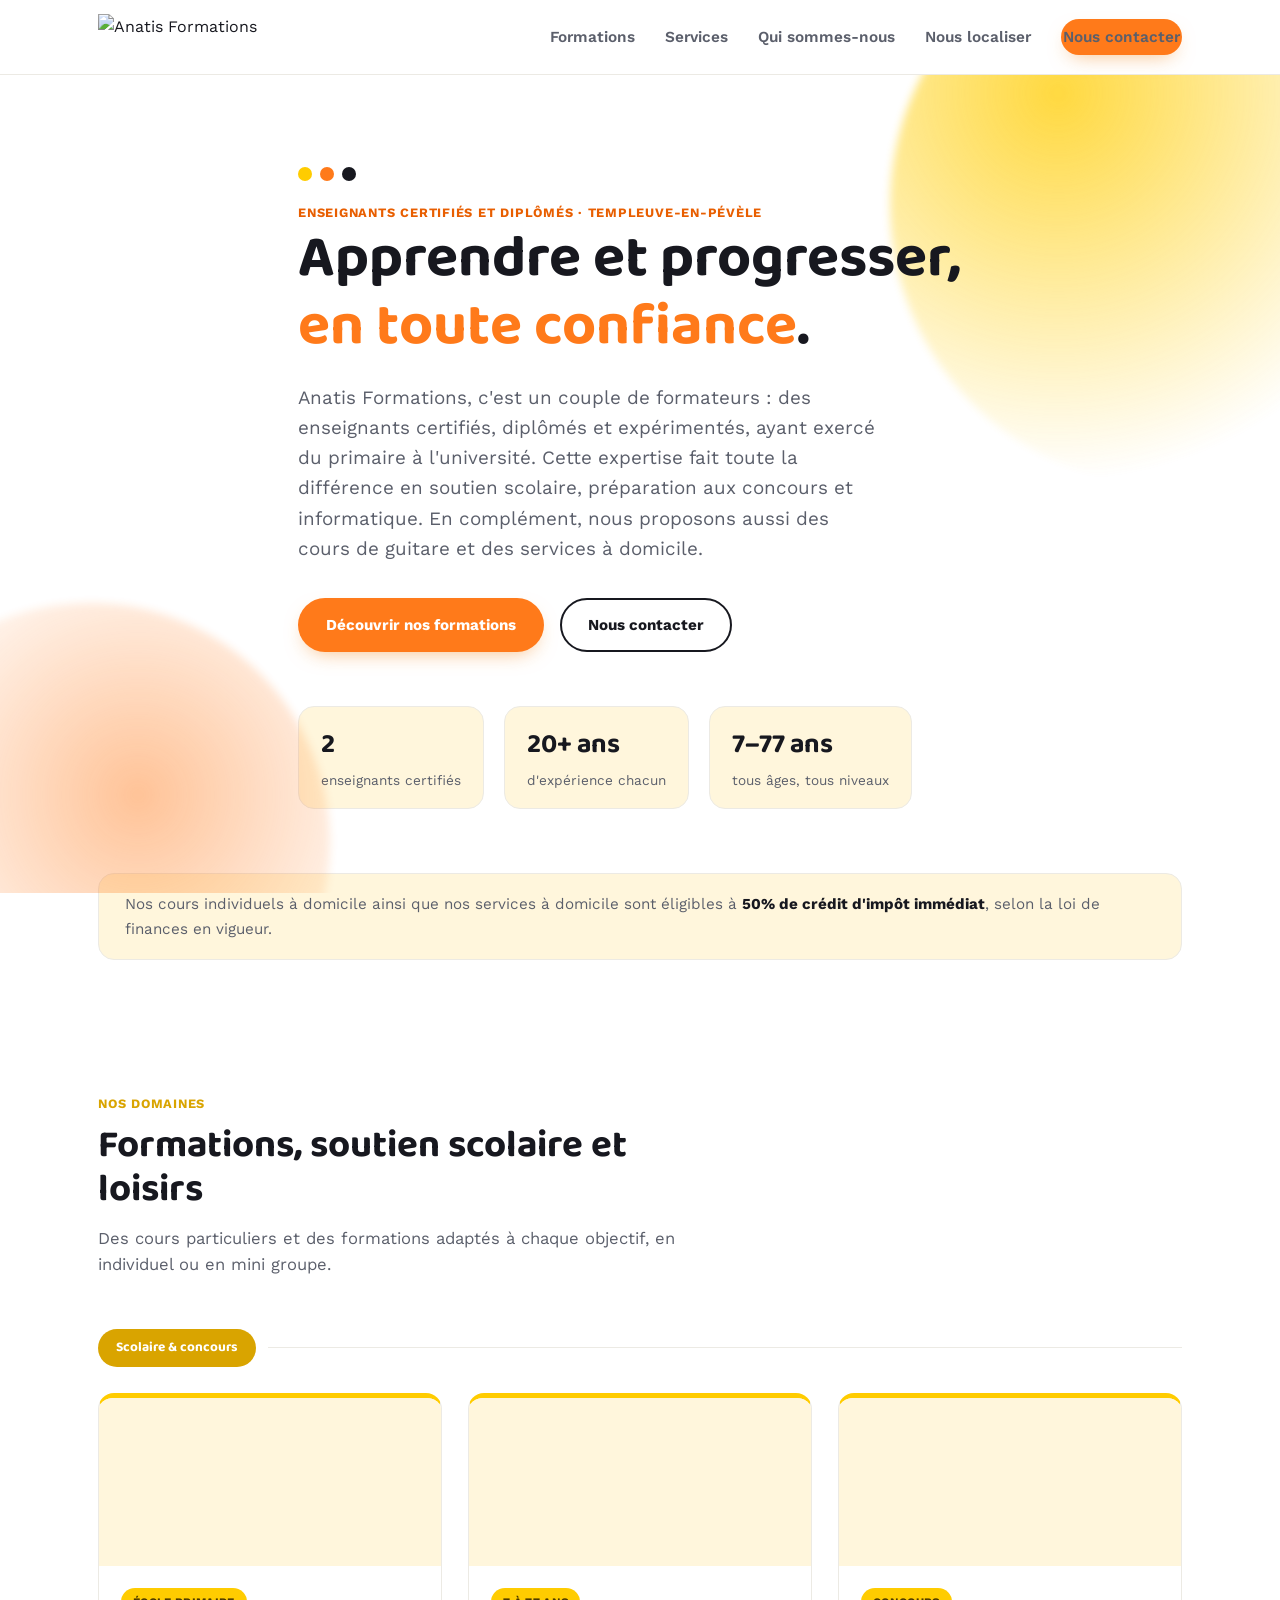
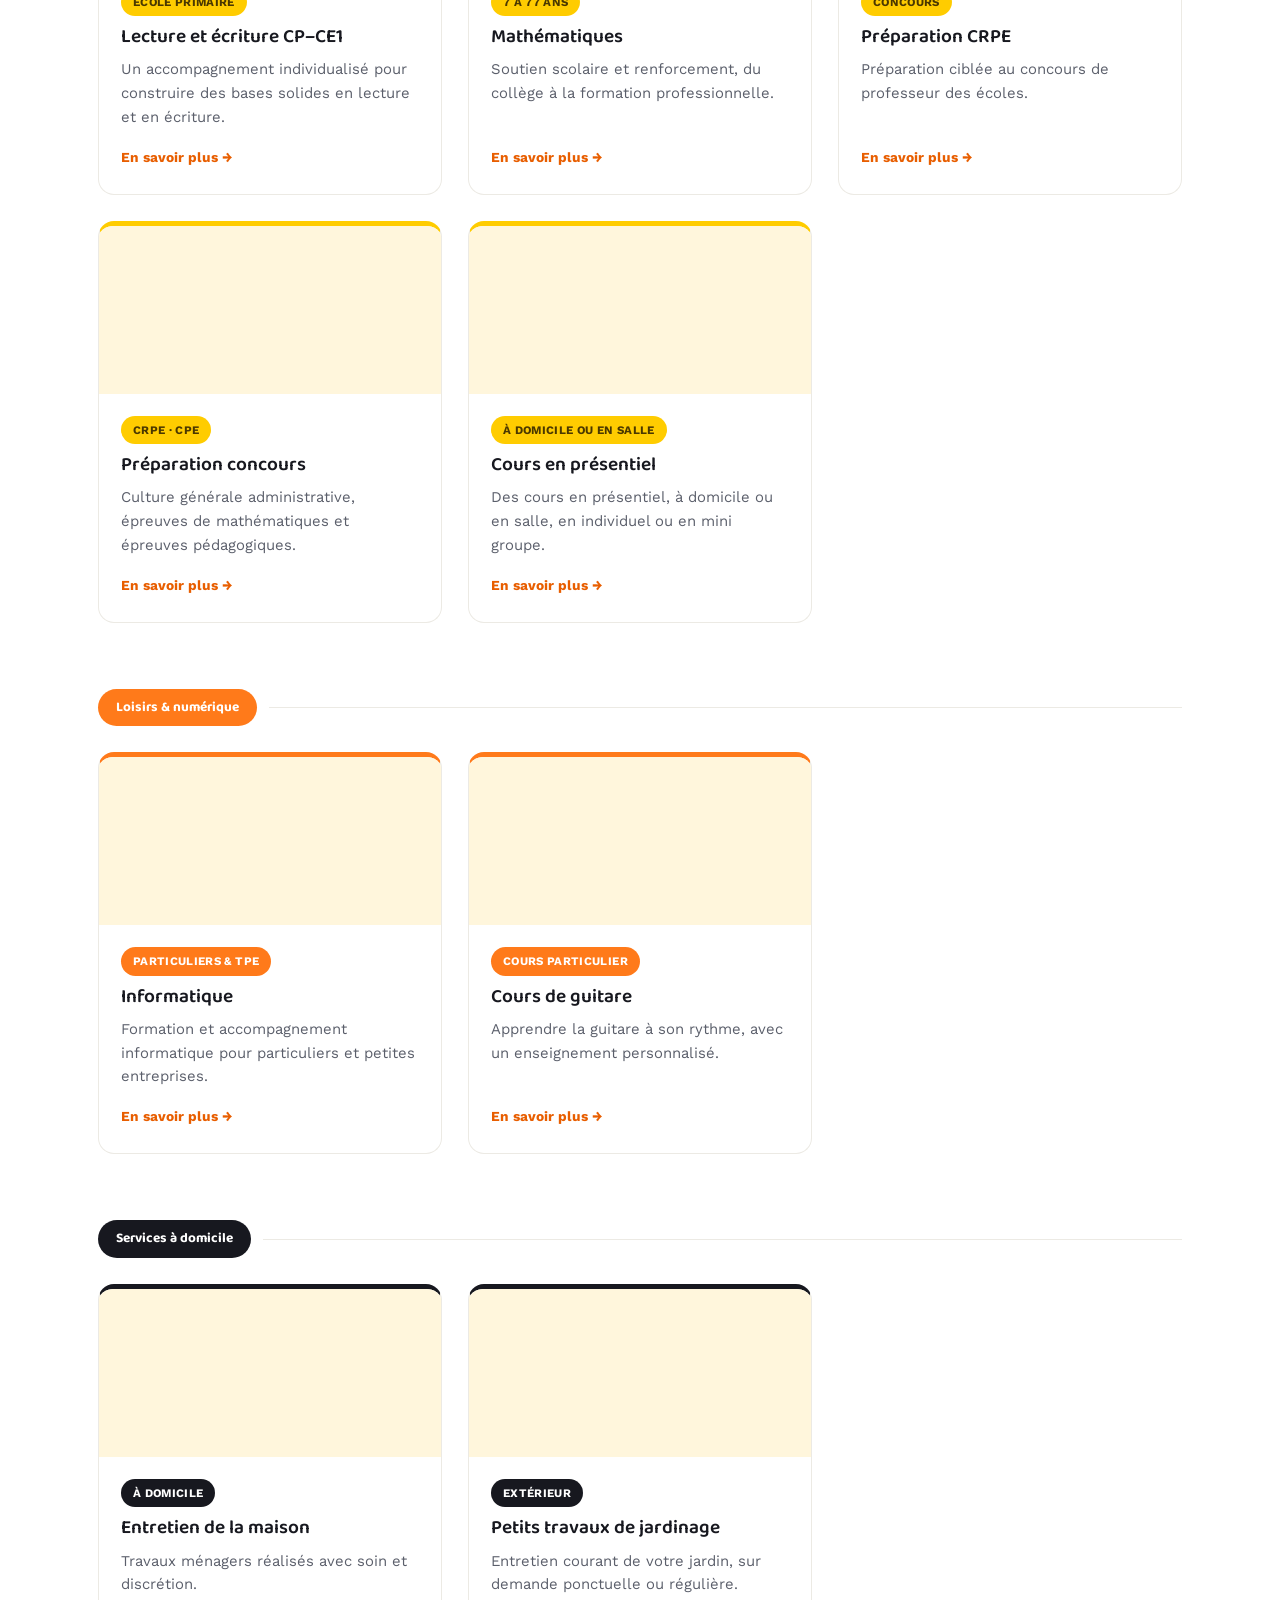
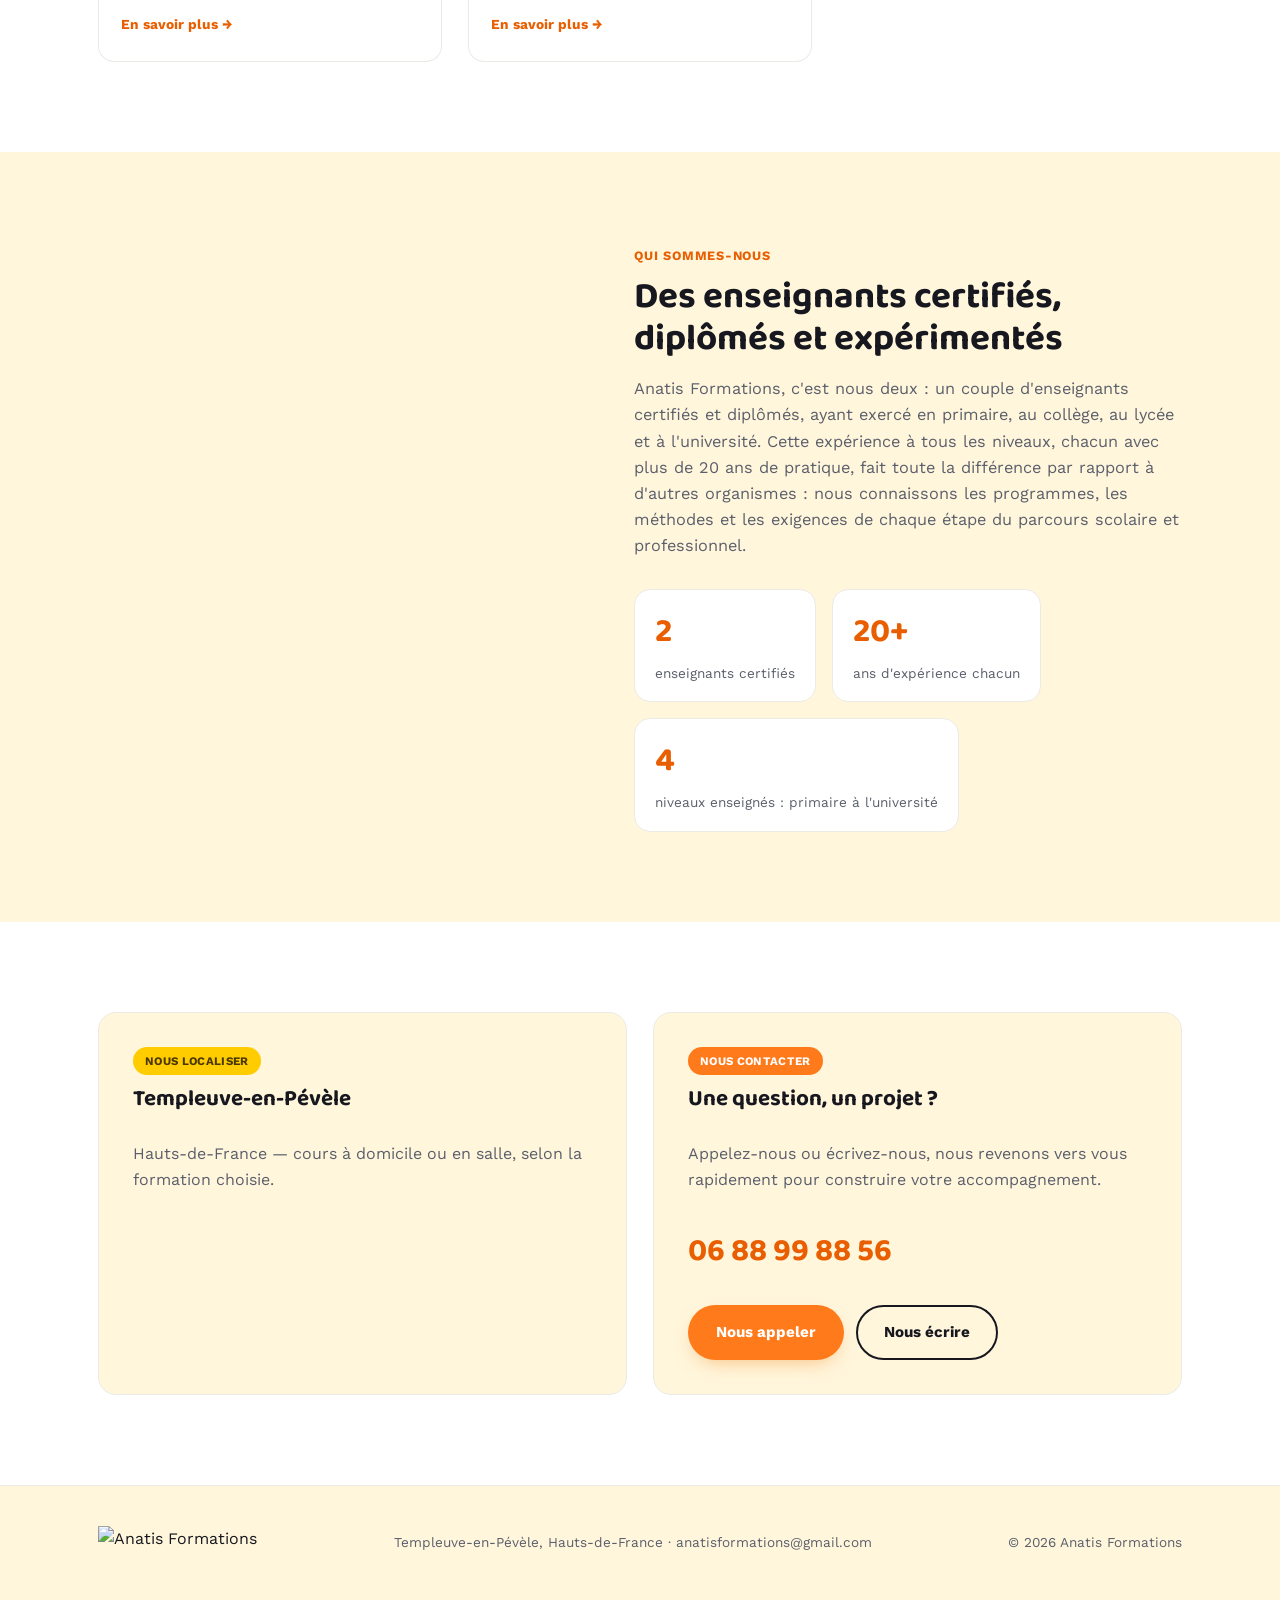
==== commit 0a1bfba6: "Update index.html" ====
--- a/index.html
+++ b/index.html
@@ -132,7 +132,7 @@
   .cards{ display:grid; grid-template-columns: repeat(3, 1fr); gap: 26px; }
   .card{
     background: var(--card); border: 1px solid var(--line); border-top: 5px solid var(--yellow); border-radius: var(--radius);
-    overflow:hidden; display:flex; flex-direction:column;
+    overflow:hidden; display:flex; flex-direction:column; position:relative;
     transition: transform .2s ease, box-shadow .2s ease;
   }
   .card.c-orange{ border-top-color: var(--orange); }
@@ -142,13 +142,14 @@
   .card .thumb img{ width:100%; height:100%; object-fit:cover; transition: transform .3s ease; }
   .card:hover .thumb img{ transform: scale(1.06); }
   .card .body{ padding: 22px 22px 26px; flex:1; display:flex; flex-direction:column; }
-  .tag{ display:inline-block; font-size:0.72rem; letter-spacing:0.03em; text-transform:uppercase; font-weight:700; padding:5px 12px; border-radius:999px; width:fit-content; }
+  .tag{ display:inline-block; font-size:0.72rem; letter-spacing:0.03em; text-transform:uppercase; font-weight:700; padding:5px 12px; border-radius:999px; width:fit-content; position:relative; z-index:2; }
   .tag-yellow{ background: var(--yellow); color: #4A3800; }
   .tag-orange{ background: var(--orange); color: #fff; }
   .tag-ink{ background: var(--ink); color: #fff; }
   .card h3{ font-size: 1.2rem; margin-top: 10px; font-weight:600; }
   .card p{ color: var(--ink-soft); font-size: 0.93rem; margin: 10px 0 0; flex:1; }
   .card .go{ margin-top: 16px; font-size: 0.86rem; font-weight: 700; color: var(--orange-dark); }
+  .card .go::before{ content:""; position:absolute; inset:0; z-index:1; }
   .card .go::after{ content: " →"; transition: margin .15s ease; }
   .card:hover .go::after{ margin-left:4px; }
 
@@ -236,9 +237,9 @@
   </div>
 </section>
 
-<div class="wrap" style="margin: -20px 0 40px;">
+<div class="wrap" style="margin: -20px auto 40px;">
   <div style="display:flex; align-items:center; gap:20px; flex-wrap:wrap; background: var(--bg-soft); border:1px solid var(--line); border-radius: var(--radius); padding: 18px 26px;">
-    <img src="https://raw.githubusercontent.com/Anatis-Formations/Anatis-formations/main/images/credit-impot.png" alt="50% de crédit d'impôt immédiat, selon loi de finances en vigueur" onerror="this.remove()" style="height:64px; width:auto; flex-shrink:0;" />
+    <img src="https://raw.githubusercontent.com/Anatis-Formations/Anatis-formations/main/images/credit-impot.png" alt="50% de crédit d'impôt immédiat, selon loi de finances en vigueur" onerror="this.remove()" style="height:120px; width:auto; flex-shrink:0;" />
     <p style="color:var(--ink-soft); font-size:0.95rem; margin:0;">Nos cours individuels à domicile ainsi que nos services à domicile sont éligibles à <strong style="color:var(--ink);">50% de crédit d'impôt immédiat</strong>, selon la loi de finances en vigueur.</p>
   </div>
 </div>
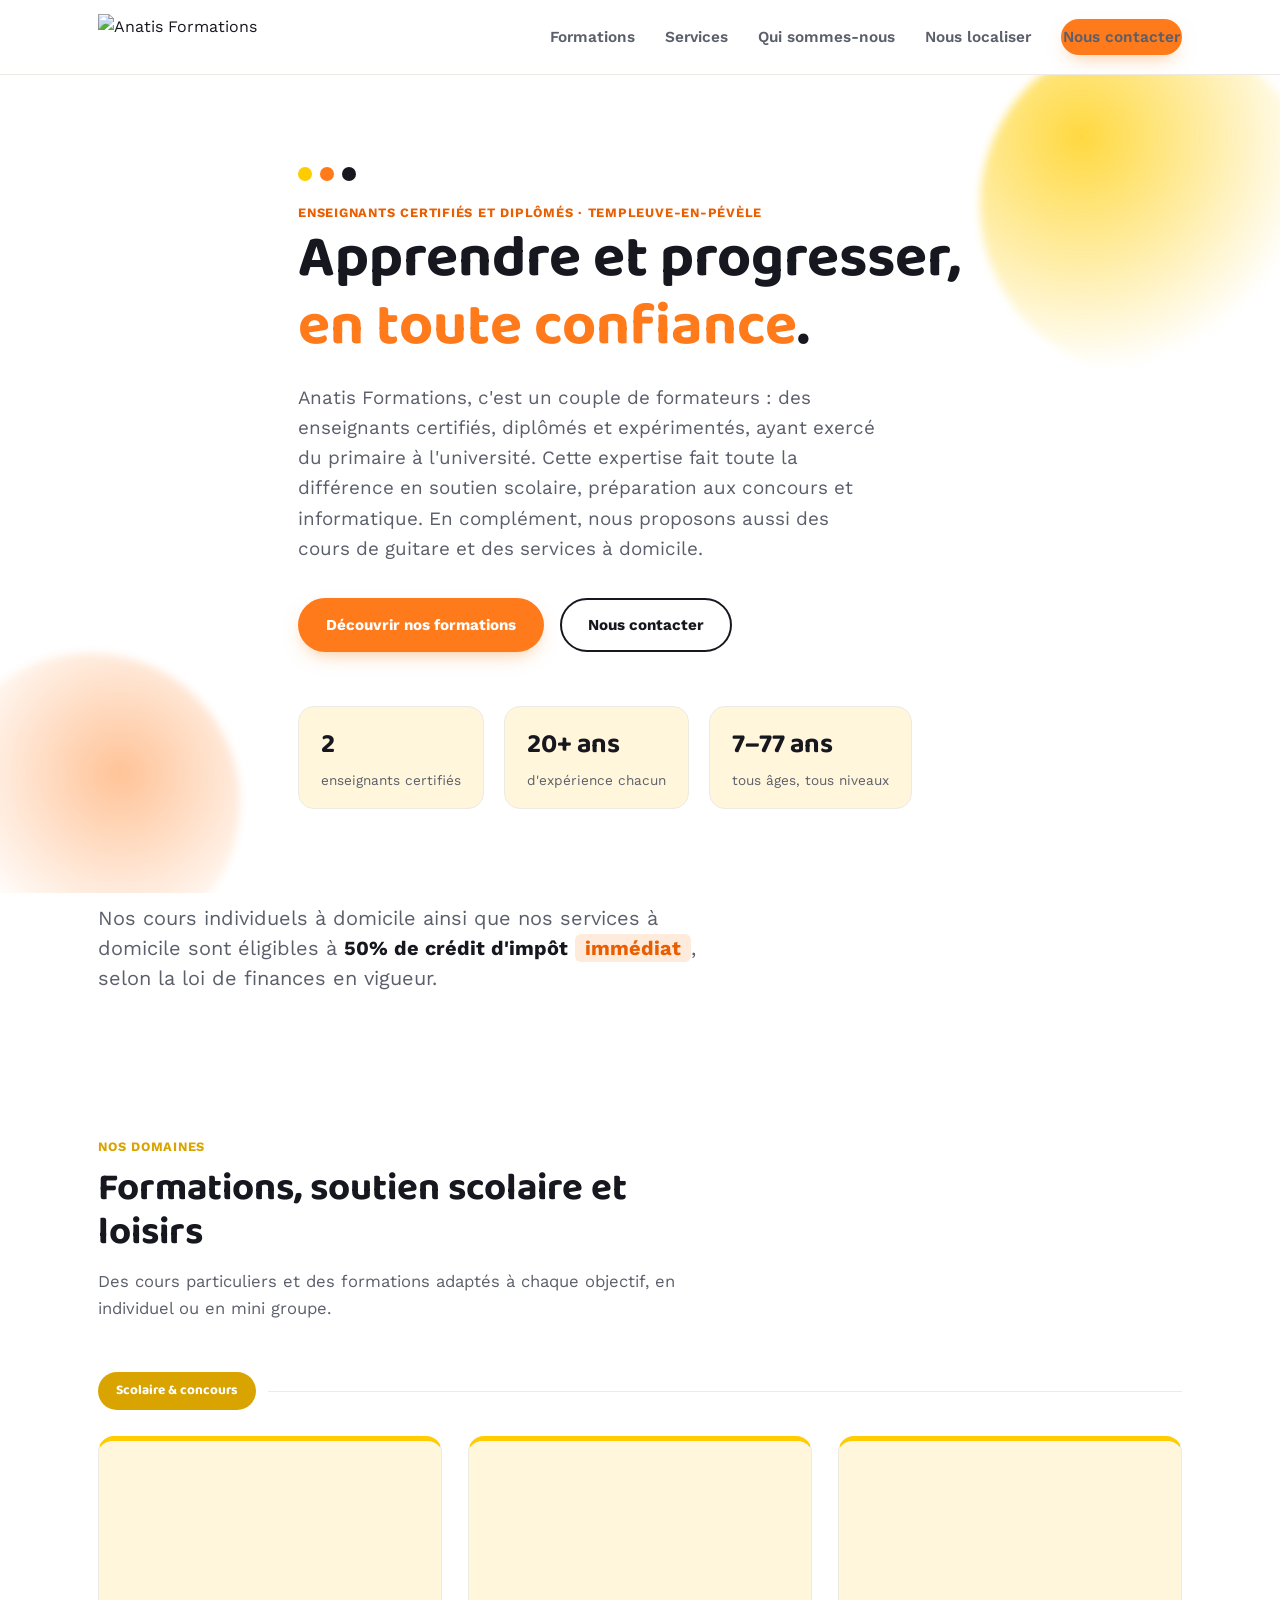
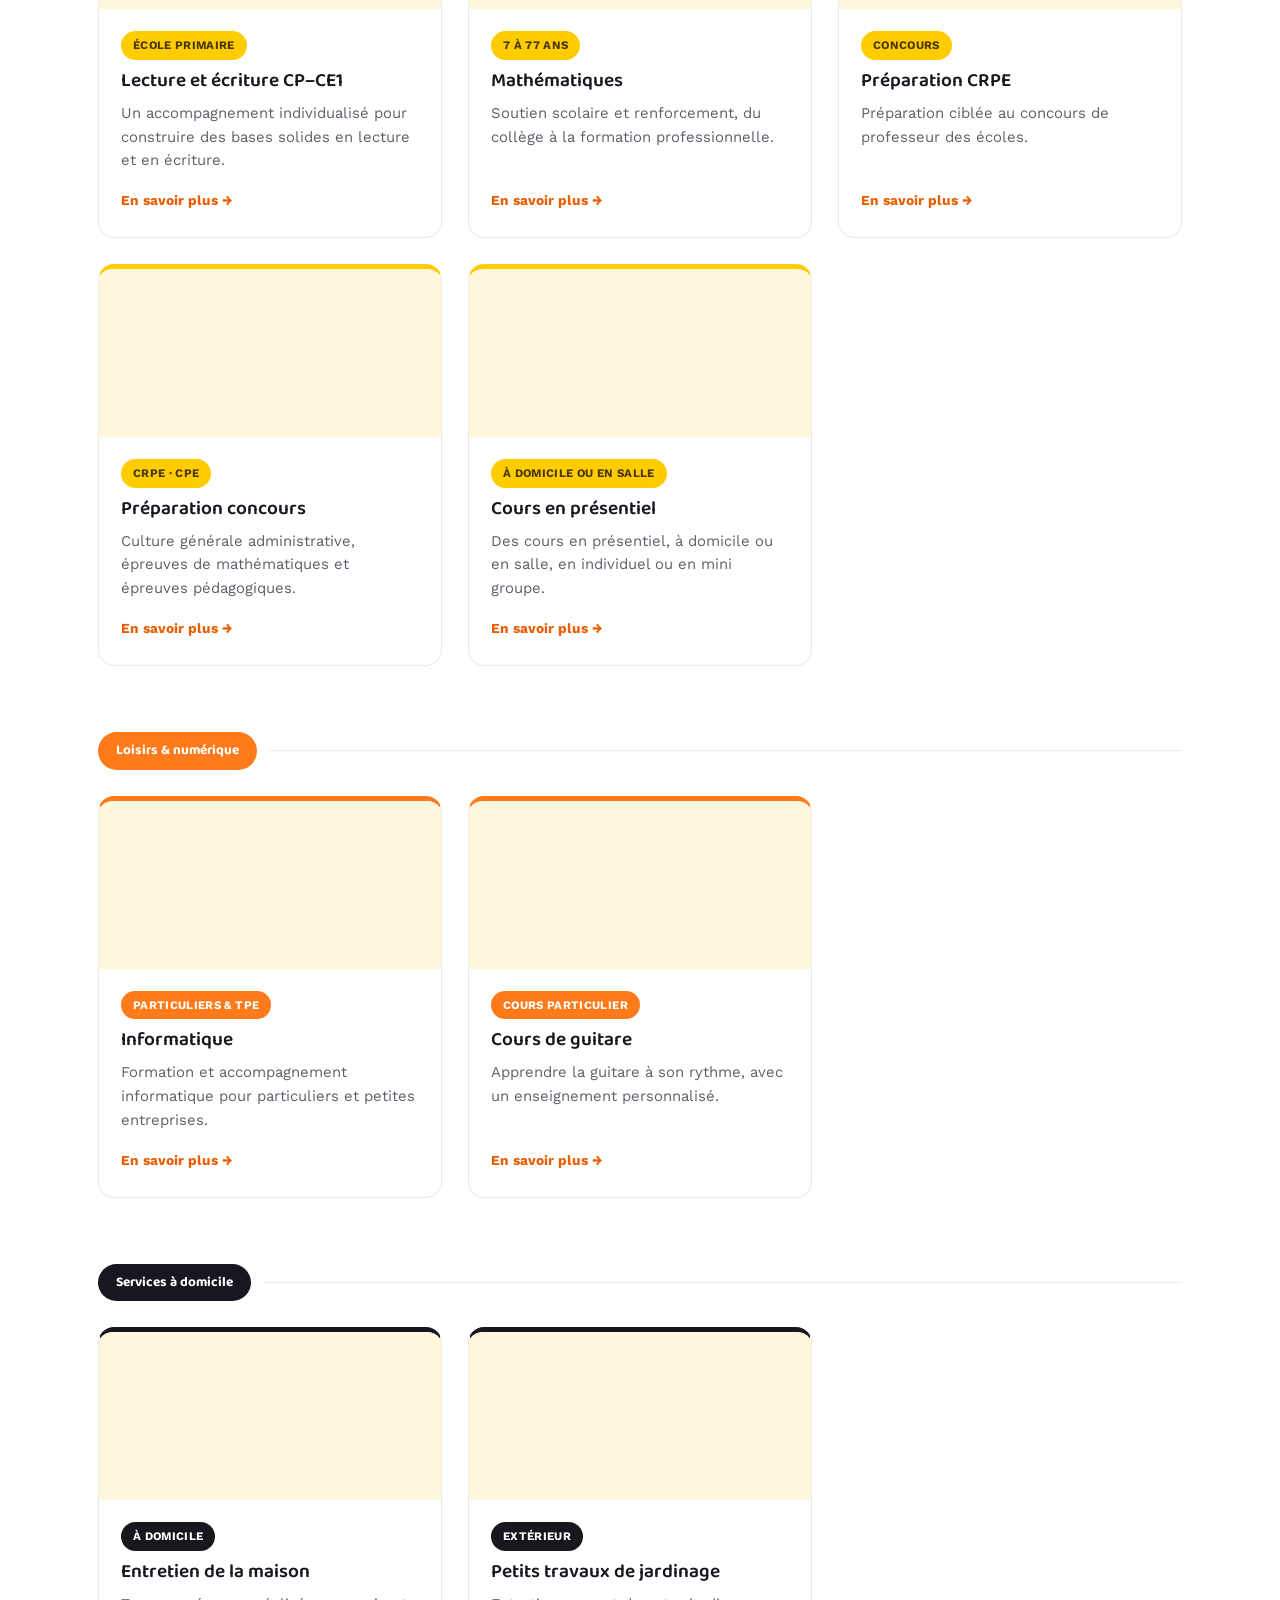
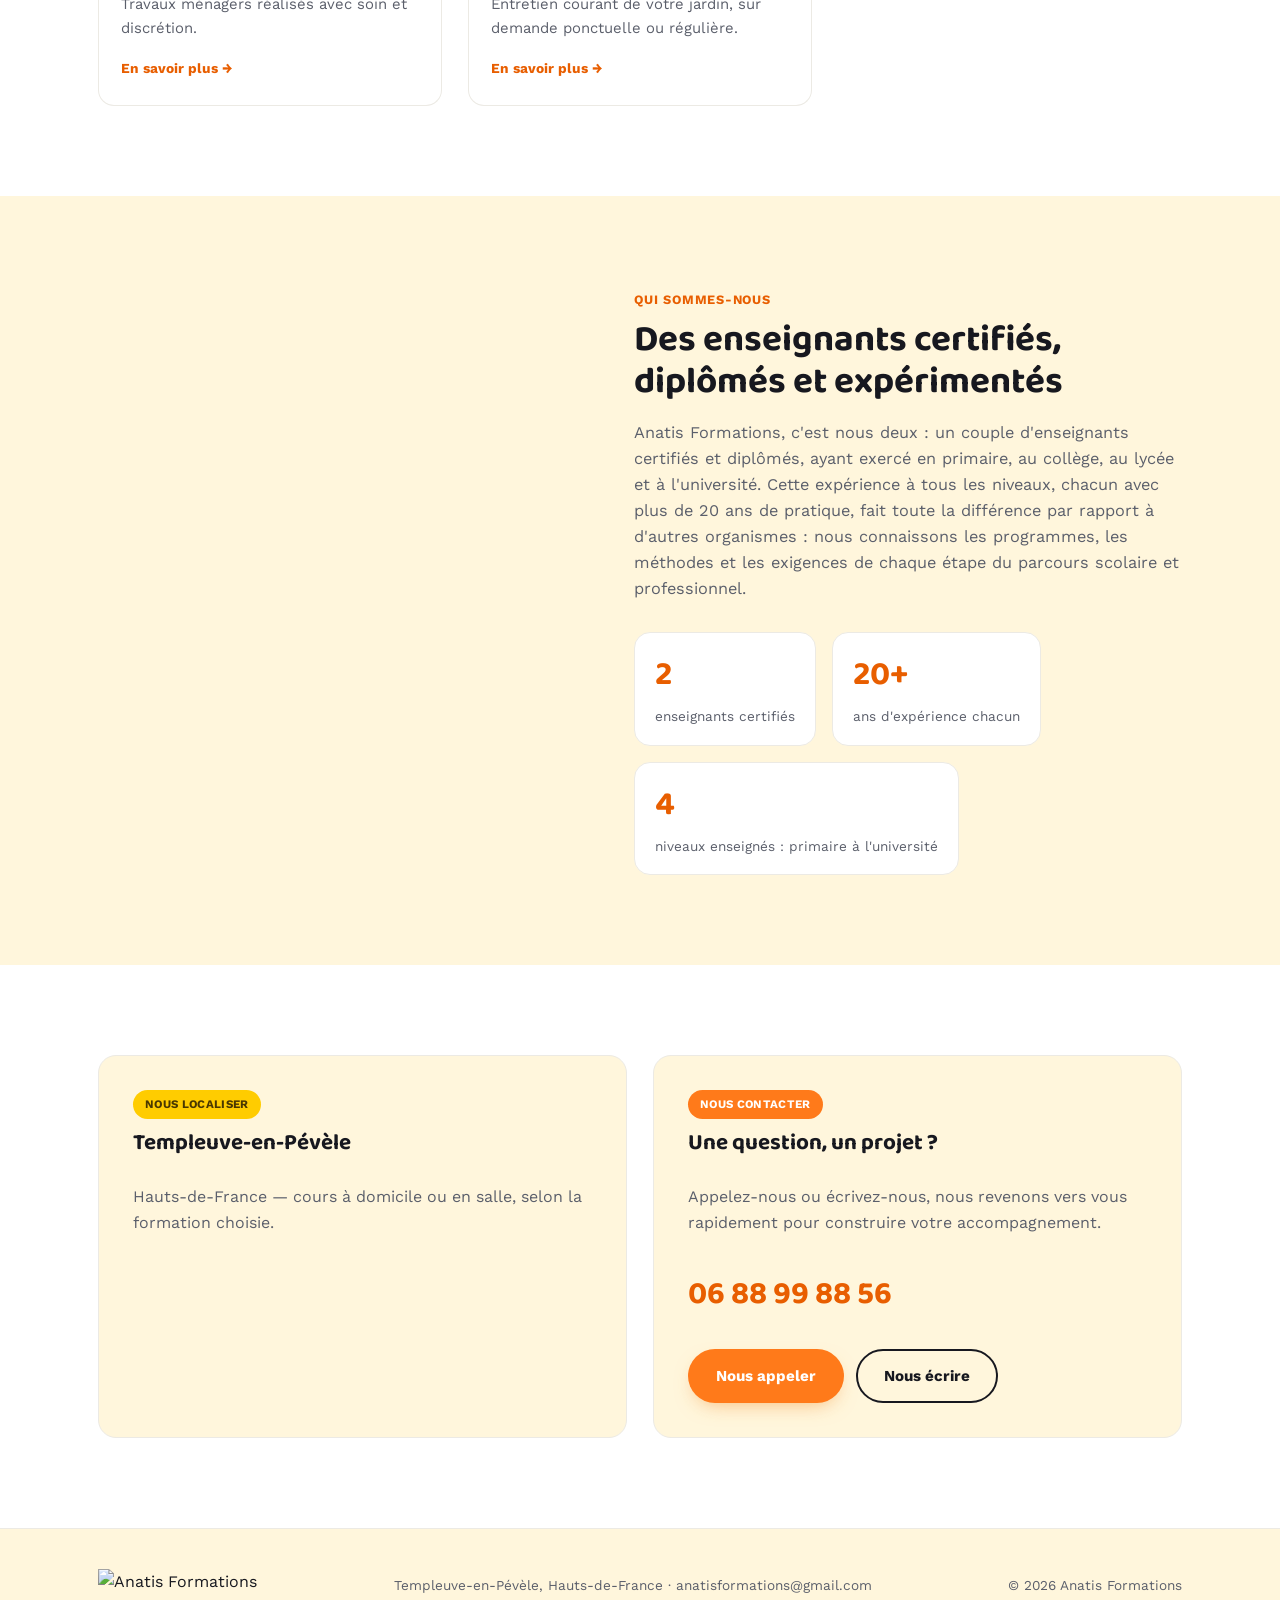
==== commit 642c149e: "Update index.html" ====
--- a/index.html
+++ b/index.html
@@ -85,12 +85,12 @@
   /* Hero */
   .hero{ position:relative; padding: 92px 0 84px; overflow:hidden; }
   .hero::before{
-    content:""; position:absolute; top:-150px; right:-170px; width:560px; height:560px;
+    content:""; position:absolute; top:-40px; right:-40px; width:340px; height:340px;
     background: radial-gradient(circle at 30% 30%, var(--yellow) 0%, rgba(255,204,0,0) 70%);
     opacity:0.75; border-radius:50%; filter: blur(4px); pointer-events:none;
   }
   .hero::after{
-    content:""; position:absolute; bottom:-190px; left:-150px; width:480px; height:480px;
+    content:""; position:absolute; bottom:-60px; left:-60px; width:300px; height:300px;
     background: radial-gradient(circle at 60% 40%, var(--orange) 0%, rgba(255,122,26,0) 70%);
     opacity:0.45; border-radius:50%; filter: blur(4px); pointer-events:none;
   }
@@ -237,10 +237,10 @@
   </div>
 </section>
 
-<div class="wrap" style="margin: -20px auto 40px;">
-  <div style="display:flex; align-items:center; gap:20px; flex-wrap:wrap; background: var(--bg-soft); border:1px solid var(--line); border-radius: var(--radius); padding: 18px 26px;">
-    <img src="https://raw.githubusercontent.com/Anatis-Formations/Anatis-formations/main/images/credit-impot.png" alt="50% de crédit d'impôt immédiat, selon loi de finances en vigueur" onerror="this.remove()" style="height:120px; width:auto; flex-shrink:0;" />
-    <p style="color:var(--ink-soft); font-size:0.95rem; margin:0;">Nos cours individuels à domicile ainsi que nos services à domicile sont éligibles à <strong style="color:var(--ink);">50% de crédit d'impôt immédiat</strong>, selon la loi de finances en vigueur.</p>
+<div class="wrap" style="margin: 10px auto 50px;">
+  <div style="display:flex; align-items:center; gap:28px; flex-wrap:wrap;">
+    <img src="https://raw.githubusercontent.com/Anatis-Formations/Anatis-formations/main/images/credit-impot.png" alt="50% de crédit d'impôt immédiat, selon loi de finances en vigueur" onerror="this.remove()" style="height:150px; width:auto; flex-shrink:0;" />
+    <p style="color:var(--ink-soft); font-size:1.25rem; line-height:1.5; margin:0; max-width:620px;">Nos cours individuels à domicile ainsi que nos services à domicile sont éligibles à <strong style="color:var(--ink);">50% de crédit d'impôt</strong> <strong style="color:var(--orange-dark); background:rgba(255,122,26,0.15); padding:2px 10px; border-radius:6px;">immédiat</strong>, selon la loi de finances en vigueur.</p>
   </div>
 </div>
 
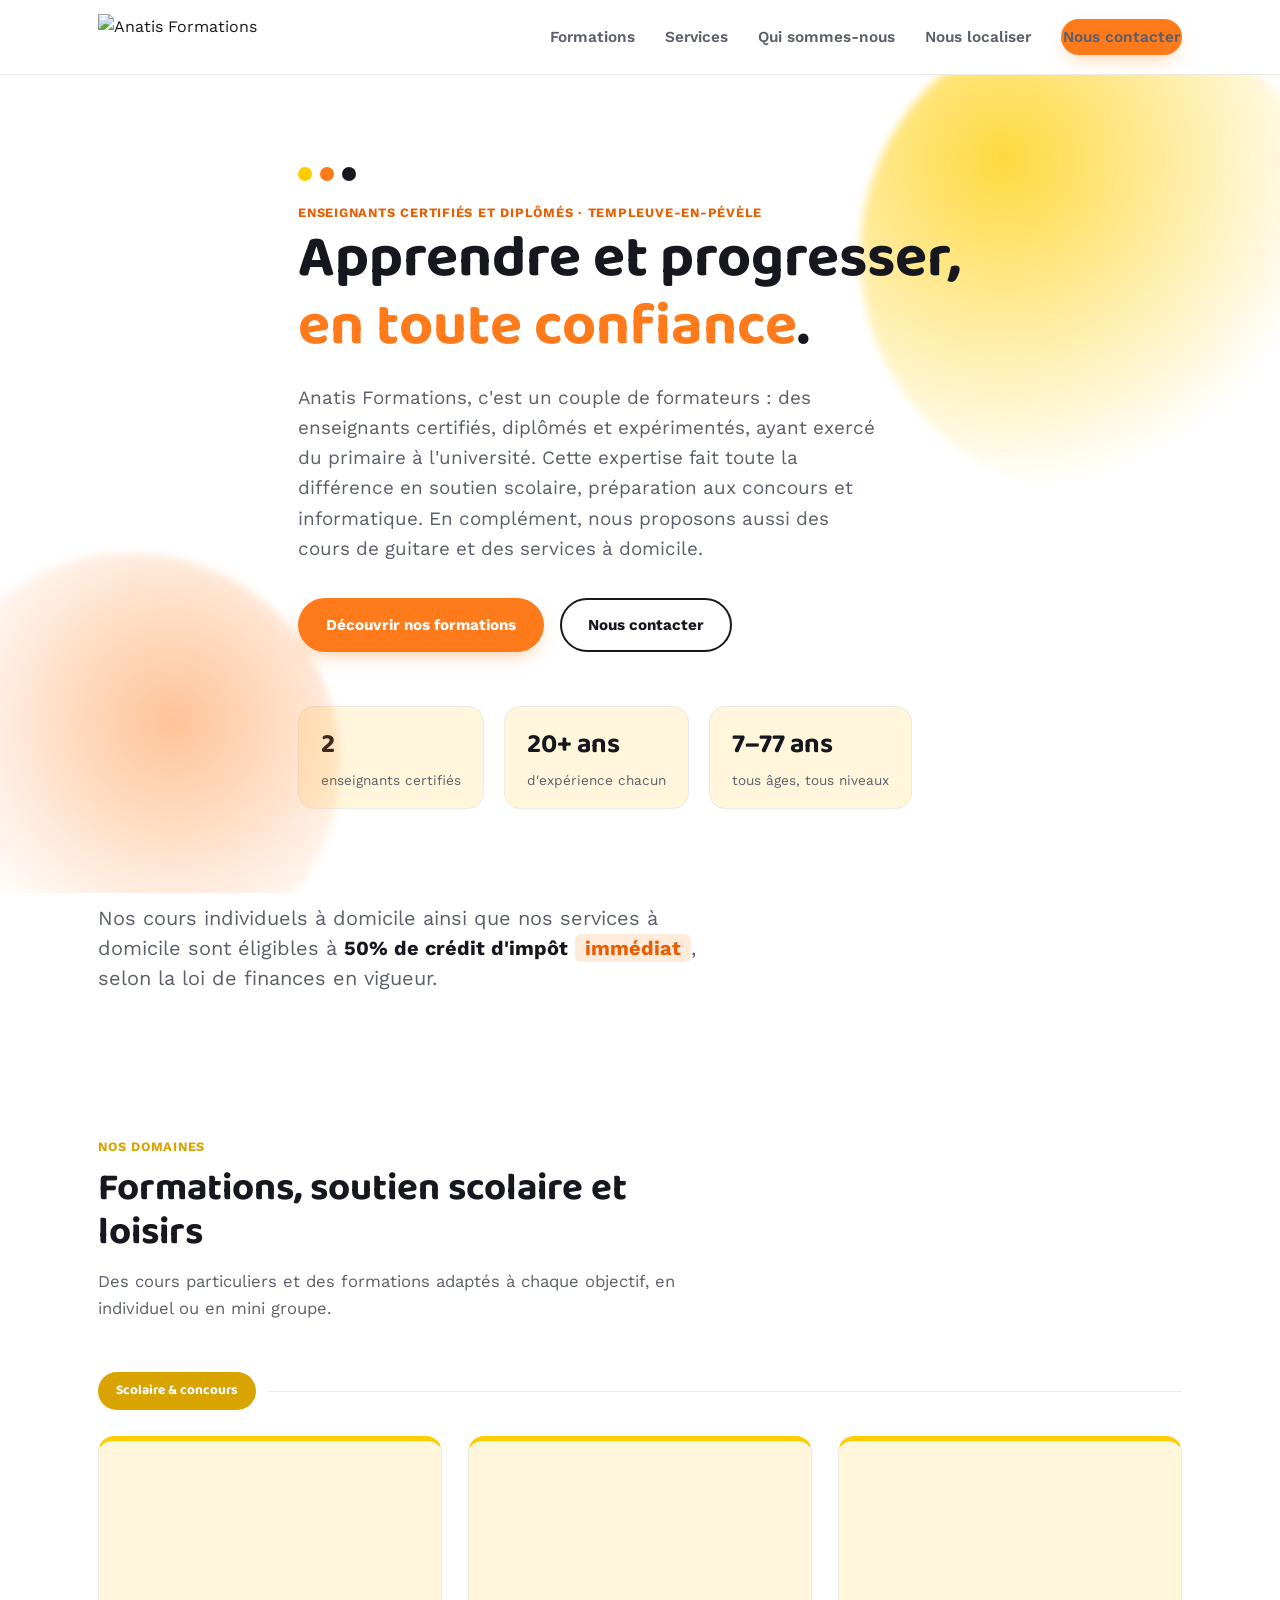
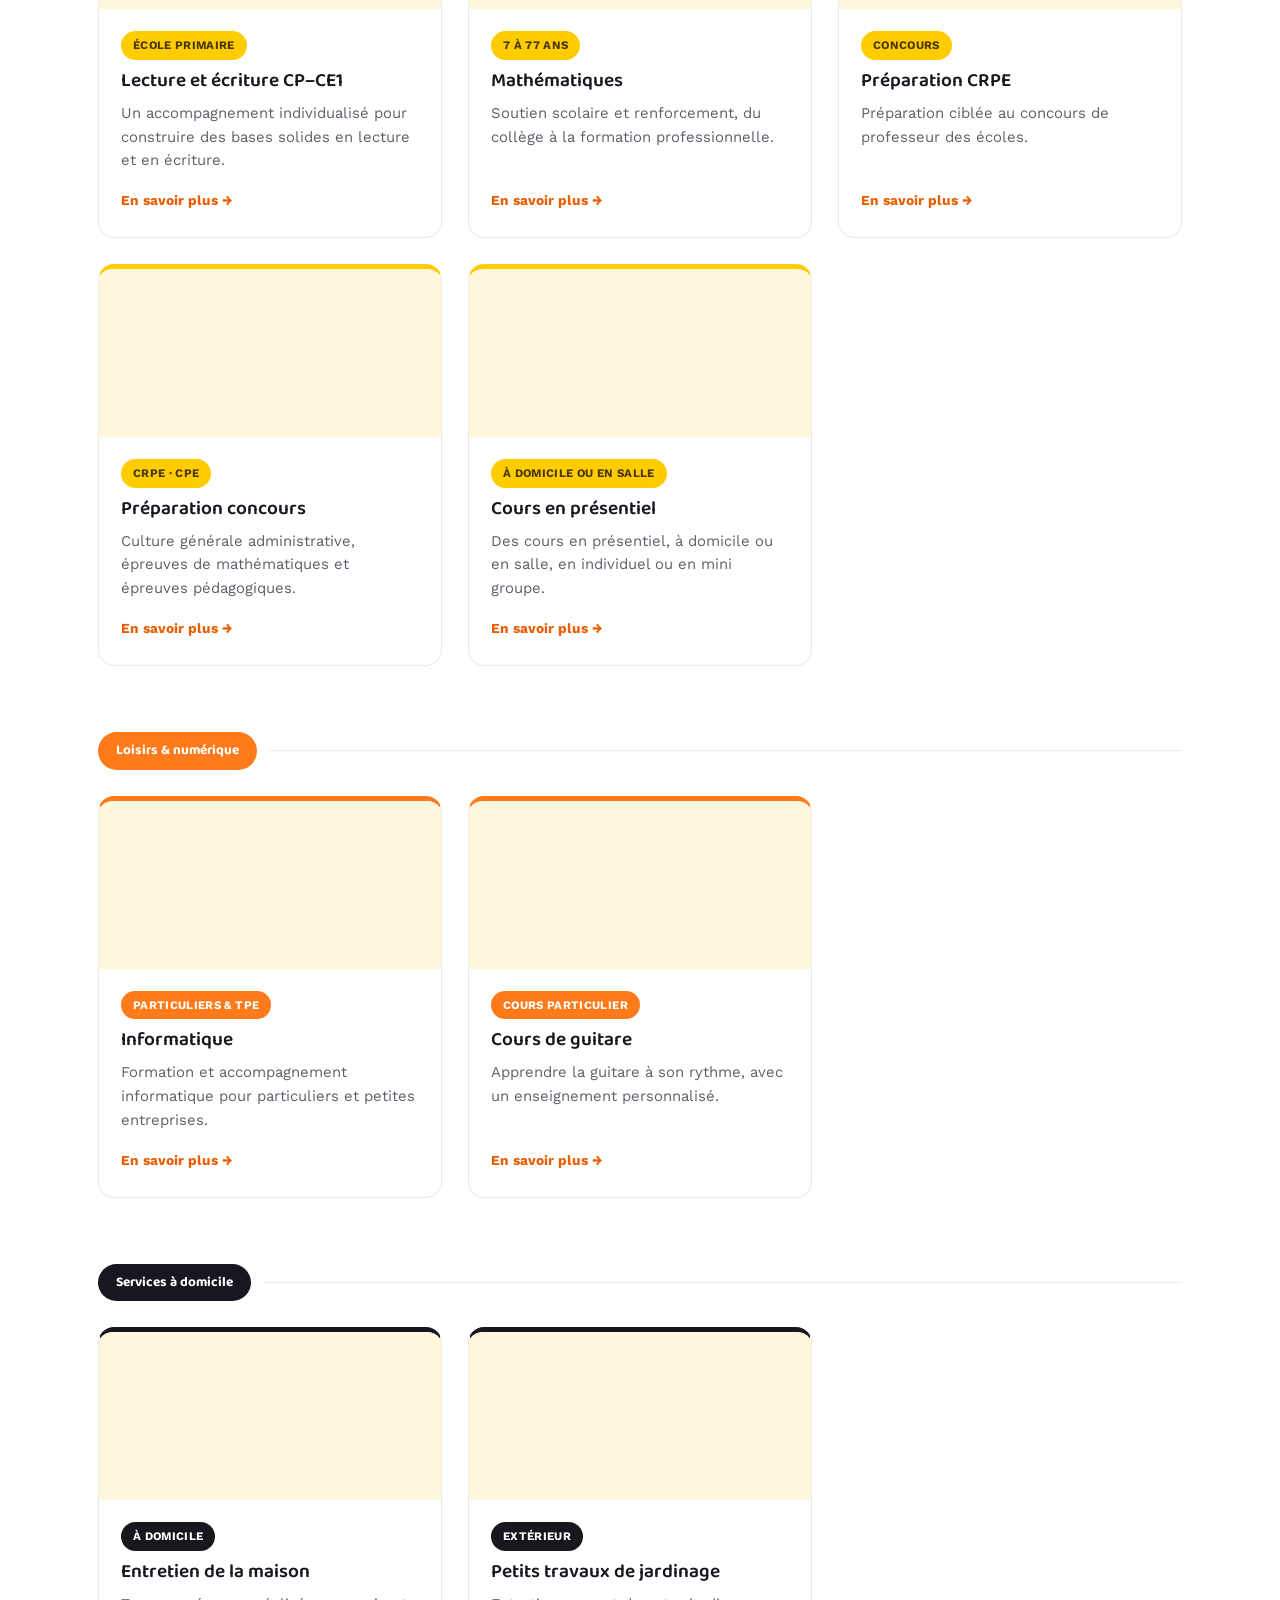
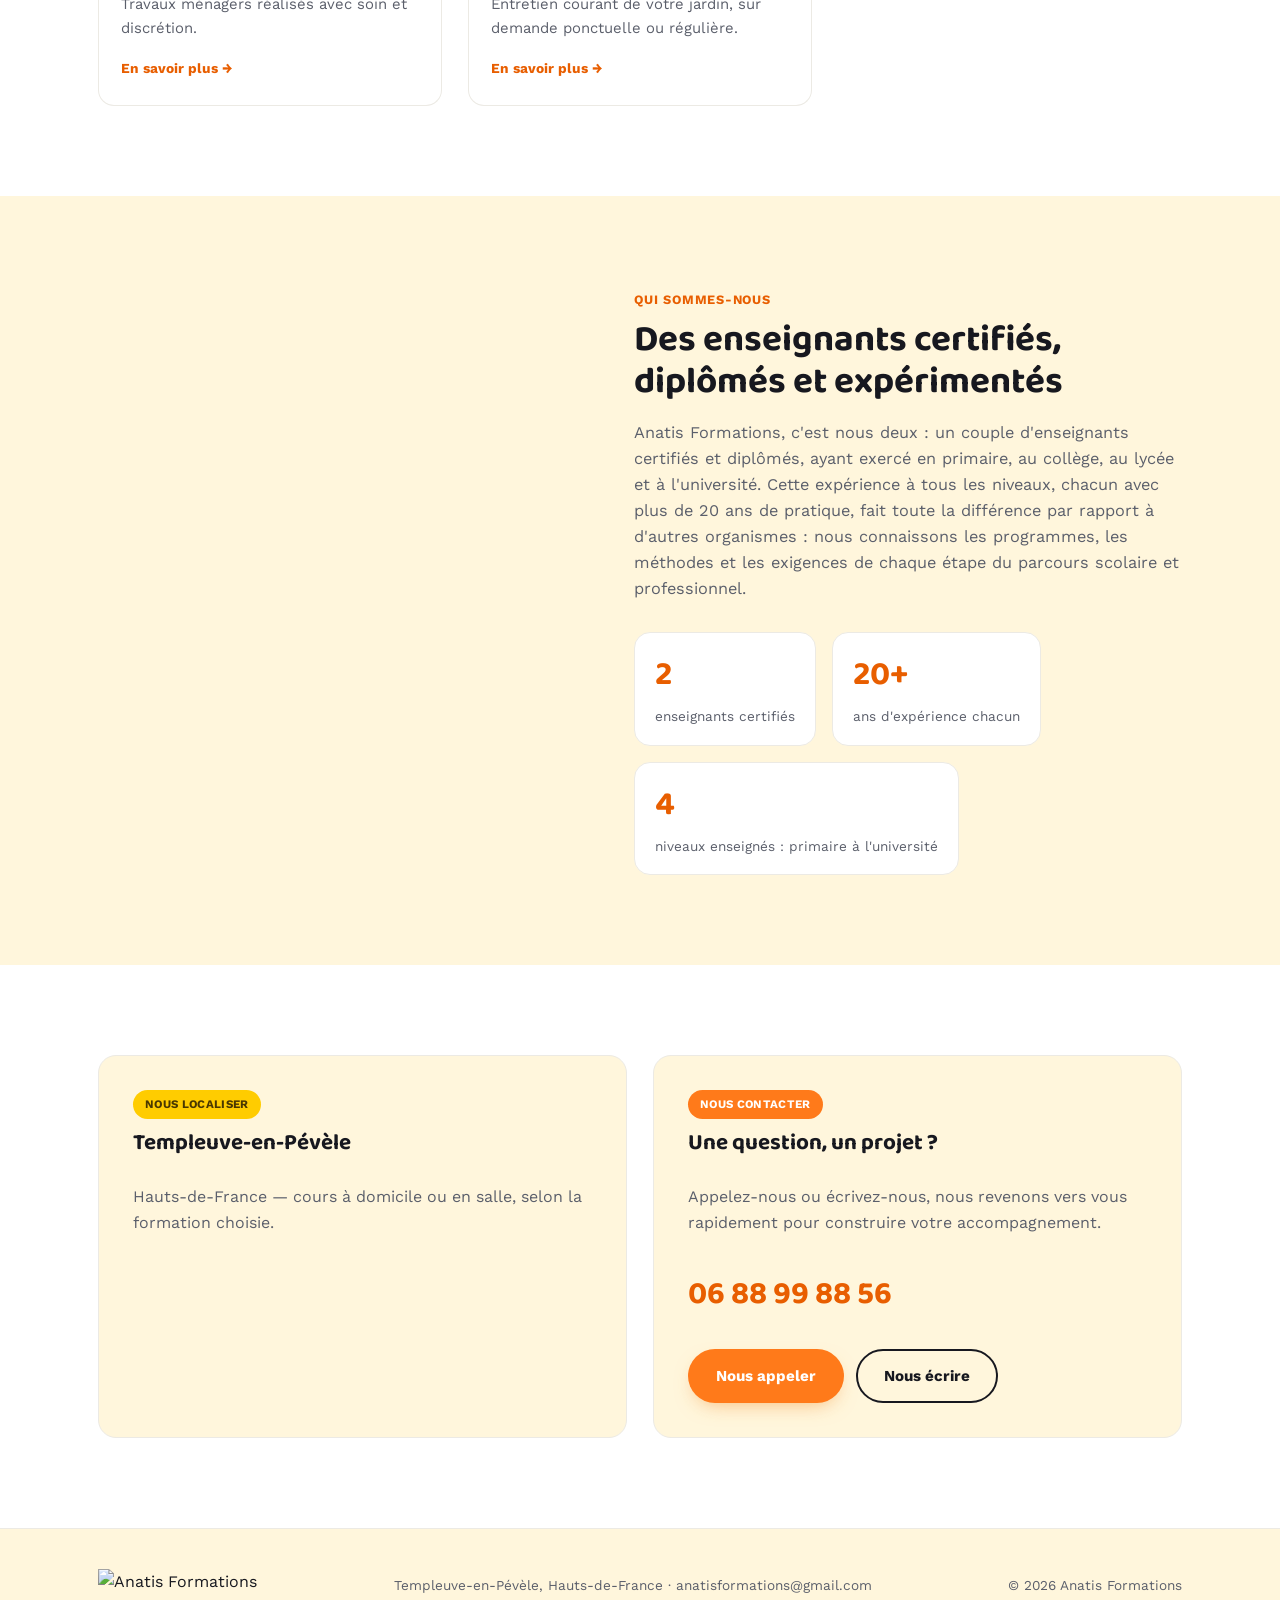
==== commit b5968af5: "Update index.html" ====
--- a/index.html
+++ b/index.html
@@ -85,12 +85,12 @@
   /* Hero */
   .hero{ position:relative; padding: 92px 0 84px; overflow:hidden; }
   .hero::before{
-    content:""; position:absolute; top:-40px; right:-40px; width:340px; height:340px;
+    content:""; position:absolute; top:-60px; right:-60px; width:480px; height:480px;
     background: radial-gradient(circle at 30% 30%, var(--yellow) 0%, rgba(255,204,0,0) 70%);
     opacity:0.75; border-radius:50%; filter: blur(4px); pointer-events:none;
   }
   .hero::after{
-    content:""; position:absolute; bottom:-60px; left:-60px; width:300px; height:300px;
+    content:""; position:absolute; bottom:-80px; left:-80px; width:420px; height:420px;
     background: radial-gradient(circle at 60% 40%, var(--orange) 0%, rgba(255,122,26,0) 70%);
     opacity:0.45; border-radius:50%; filter: blur(4px); pointer-events:none;
   }
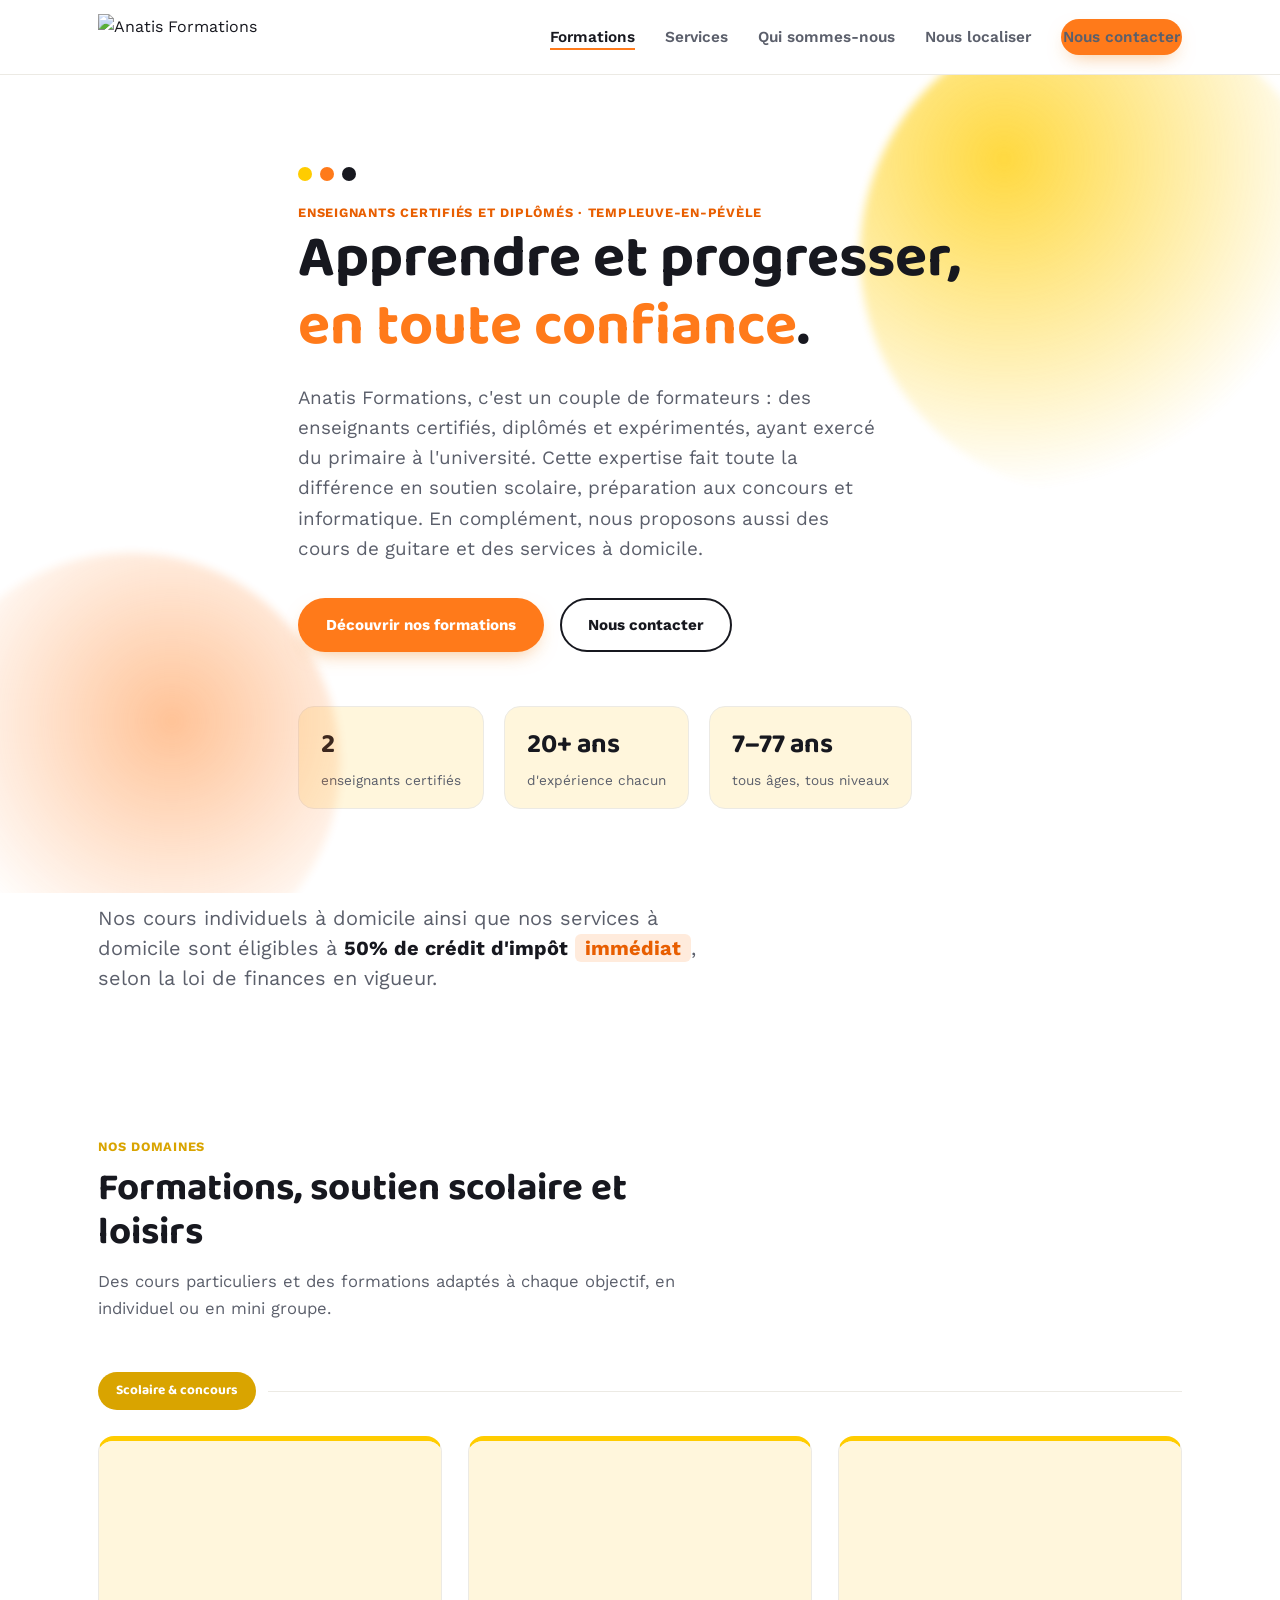
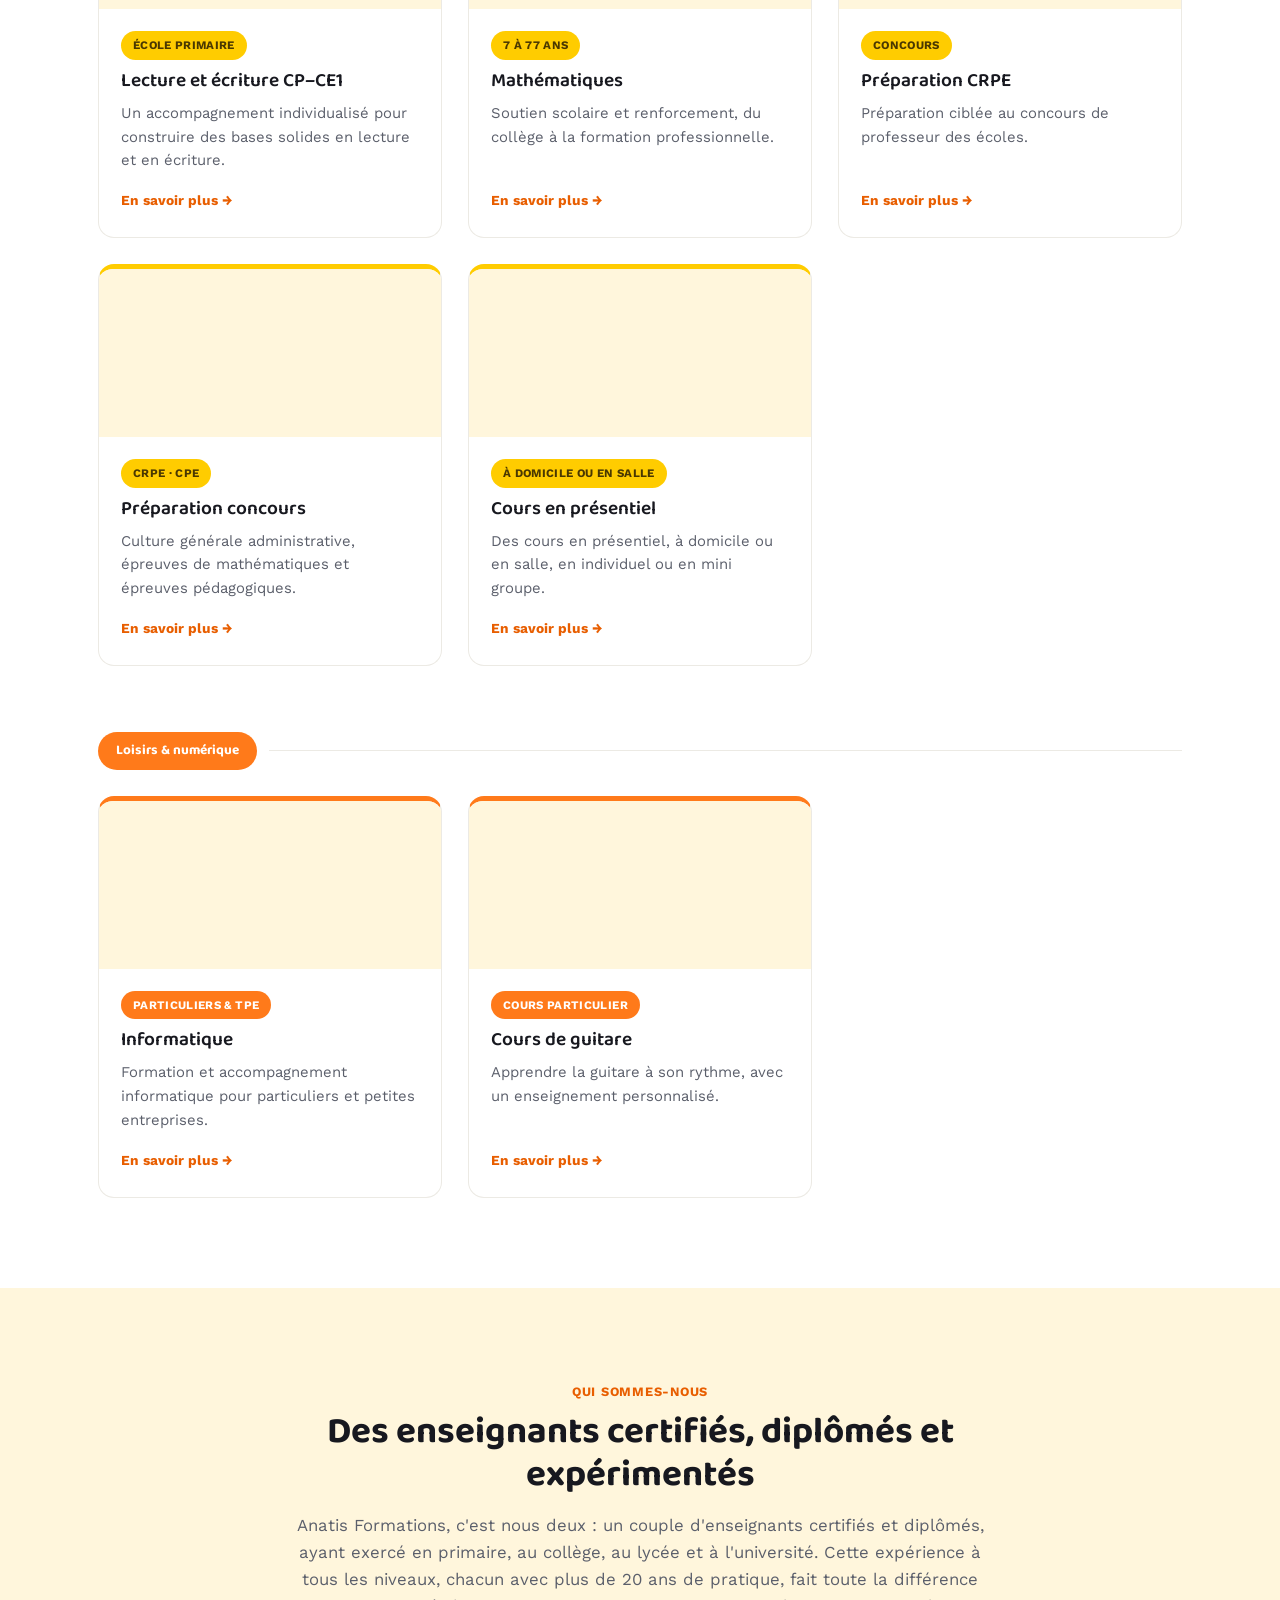
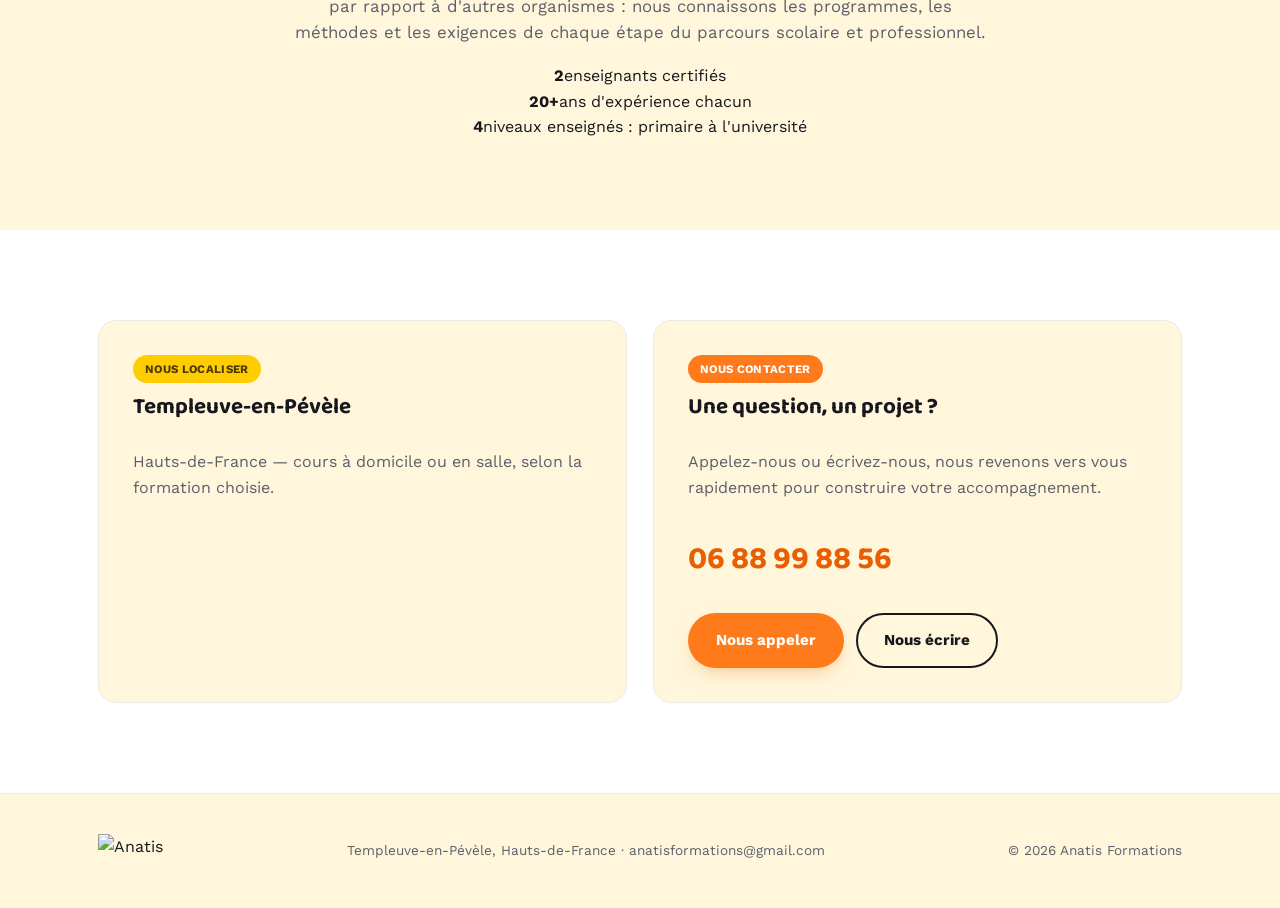
==== commit e651caa0: "Update index.html" ====
--- a/index.html
+++ b/index.html
@@ -70,6 +70,7 @@
     padding: 4px 0;
   }
   nav.links a:hover{ color: var(--ink); }
+  nav.links a.active{ color: var(--ink); text-decoration: underline; text-underline-offset: 6px; text-decoration-thickness: 2px; text-decoration-color: var(--orange); }
   .btn{
     display:inline-block; font-weight:700; font-size:0.95rem;
     padding: 13px 26px; border-radius: 999px;
@@ -206,8 +207,8 @@
       <span></span><span></span><span></span>
     </button>
     <nav class="links">
-      <a href="#formations">Formations</a>
-      <a href="#services">Services</a>
+      <a href="#formations" class="active">Formations</a>
+      <a href="services.html">Services</a>
       <a href="#apropos">Qui sommes-nous</a>
       <a href="#localisation">Nous localiser</a>
       <a href="#contact" class="btn btn-primary">Nous contacter</a>
@@ -332,50 +333,18 @@
         </article>
       </div>
     </div>
-
-    <div class="group" id="services">
-      <div class="group-label">
-        <span class="pill pill-ink">Services à domicile</span>
-        <div class="rule"></div>
-      </div>
-      <div class="cards">
-        <article class="card c-ink">
-          <div class="thumb"><img src="https://raw.githubusercontent.com/Anatis-Formations/Anatis-formations/main/images/pic04.jpg" alt="Entretien de la maison" onerror="this.parentElement.style.background='var(--bg-soft)';this.remove()" /></div>
-          <div class="body">
-            <span class="tag tag-ink">À domicile</span>
-            <h3>Entretien de la maison</h3>
-            <p>Travaux ménagers réalisés avec soin et discrétion.</p>
-            <a class="go" href="page%204.html">En savoir plus</a>
-          </div>
-        </article>
-        <article class="card c-ink">
-          <div class="thumb"><img src="https://raw.githubusercontent.com/Anatis-Formations/Anatis-formations/main/images/pic08.jpg" alt="Jardinage" onerror="this.parentElement.style.background='var(--bg-soft)';this.remove()" /></div>
-          <div class="body">
-            <span class="tag tag-ink">Extérieur</span>
-            <h3>Petits travaux de jardinage</h3>
-            <p>Entretien courant de votre jardin, sur demande ponctuelle ou régulière.</p>
-            <a class="go" href="page%208.html">En savoir plus</a>
-          </div>
-        </article>
-      </div>
-    </div>
   </div>
 </section>
 
 <section class="section section-soft" id="apropos">
-  <div class="wrap about-grid">
-    <div class="photo">
-      <img src="https://raw.githubusercontent.com/Anatis-Formations/Anatis-formations/main/images/pic10.jpg" alt="Qui sommes-nous" onerror="this.parentElement.style.background='var(--bg)';this.remove()" />
-    </div>
-    <div>
-      <span class="eyebrow" style="color:var(--orange-dark);">Qui sommes-nous</span>
-      <h2 style="margin-top:8px; font-size:clamp(1.8rem,3vw,2.3rem);">Des enseignants certifiés, diplômés et expérimentés</h2>
-      <p style="color:var(--ink-soft); margin-top:16px; font-size:1.02rem;">Anatis Formations, c'est nous deux : un couple d'enseignants certifiés et diplômés, ayant exercé en primaire, au collège, au lycée et à l'université. Cette expérience à tous les niveaux, chacun avec plus de 20 ans de pratique, fait toute la différence par rapport à d'autres organismes : nous connaissons les programmes, les méthodes et les exigences de chaque étape du parcours scolaire et professionnel.</p>
-      <div class="stats">
-        <div><strong>2</strong><span>enseignants certifiés</span></div>
-        <div><strong>20+</strong><span>ans d'expérience chacun</span></div>
-        <div><strong>4</strong><span>niveaux enseignés : primaire à l'université</span></div>
-      </div>
+  <div class="wrap" style="max-width:760px; text-align:center; margin-left:auto; margin-right:auto;">
+    <span class="eyebrow" style="color:var(--orange-dark);">Qui sommes-nous</span>
+    <h2 style="margin-top:8px; font-size:clamp(1.8rem,3vw,2.3rem);">Des enseignants certifiés, diplômés et expérimentés</h2>
+    <p style="color:var(--ink-soft); margin-top:16px; font-size:1.05rem;">Anatis Formations, c'est nous deux : un couple d'enseignants certifiés et diplômés, ayant exercé en primaire, au collège, au lycée et à l'université. Cette expérience à tous les niveaux, chacun avec plus de 20 ans de pratique, fait toute la différence par rapport à d'autres organismes : nous connaissons les programmes, les méthodes et les exigences de chaque étape du parcours scolaire et professionnel.</p>
+    <div class="stats" style="justify-content:center;">
+      <div><strong>2</strong><span>enseignants certifiés</span></div>
+      <div><strong>20+</strong><span>ans d'expérience chacun</span></div>
+      <div><strong>4</strong><span>niveaux enseignés : primaire à l'université</span></div>
     </div>
   </div>
 </section>
@@ -406,7 +375,7 @@
 
 <footer>
   <div class="wrap foot-inner">
-    <img src="https://raw.githubusercontent.com/Anatis-Formations/Anatis-formations/main/images/logo.png" alt="Anatis Formations" />
+    <img src="https://raw.githubusercontent.com/Anatis-Formations/Anatis-formations/main/images/anatis-only-logo.png" alt="Anatis" />
     <p>Templeuve-en-Pévèle, Hauts-de-France · anatisformations@gmail.com</p>
     <p>© 2026 Anatis Formations</p>
   </div>
